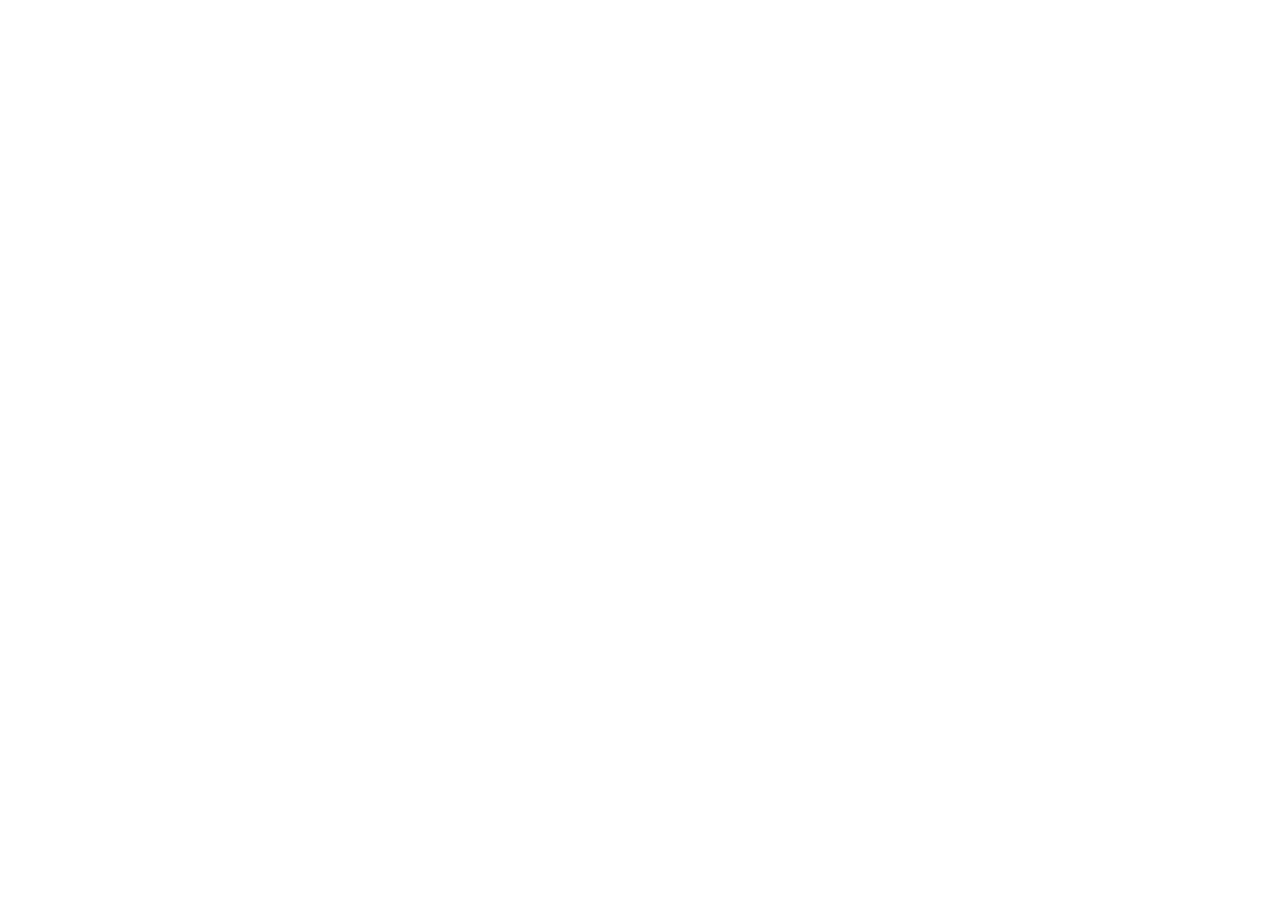
==== index.html @ 7e66da70 "ilkin melumatlar yuklendi" ====
<!DOCTYPE html>
<html lang="en">
<head>
    <meta charset="UTF-8">
    <meta name="viewport" content="width=device-width, initial-scale=1.0">
    <link rel="stylesheet" href="./styel.css/reset.css">
    <link rel="stylesheet" href="./styel.css/global.css">
    <!-- <link rel="stylesheet" href="./styel.css/fonts/"> -->
    <link rel="stylesheet" href="./styel.css/index.css">
    <title>Final Project</title>
</head>
<body>

    
</body>
</html>
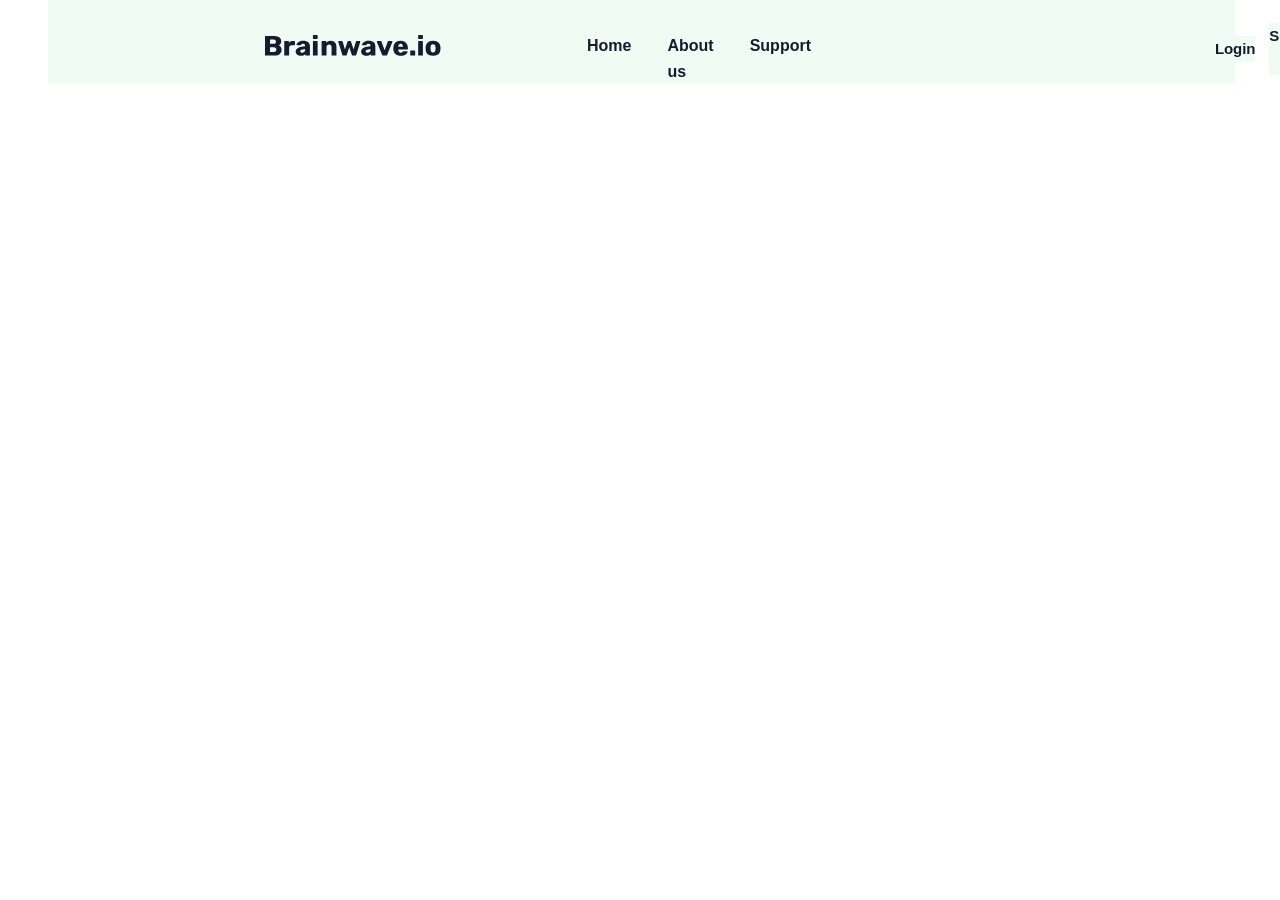
==== commit 6165f78c: "add header" ====
--- a/index.html
+++ b/index.html
@@ -3,14 +3,36 @@
 <head>
     <meta charset="UTF-8">
     <meta name="viewport" content="width=device-width, initial-scale=1.0">
-    <link rel="stylesheet" href="./styel.css/reset.css">
-    <link rel="stylesheet" href="./styel.css/global.css">
-    <!-- <link rel="stylesheet" href="./styel.css/fonts/"> -->
-    <link rel="stylesheet" href="./styel.css/index.css">
-    <title>Final Project</title>
+   <link rel="stylesheet" href="./style.css/reset.css">
+   <link rel="stylesheet" href="./style.css/global.css">
+   <link rel="stylesheet" href="./style.css/variable.css">
+   <link rel="stylesheet" href="./style.css/index.css">
+    <title>Home</title>
 </head>
 <body>
 
+
+        <!-- NAVBAR  -->
+
+<div class="navbar-content">
+      <div class="image">
+        <img src="./assets/images/brainwave.io.svg" alt="Logo" />
+      </div>
+
+      <div class="pages">
+        <div class="nav-link">
+          <a class="nav-item" href="#">Home</a>
+          <a class="nav-item" href="./pages/about.html">About us</a>
+          <a class="nav-item" href="./pages/support.html">Support</a>
+        </div>
+      </div>
+
+      <div class="btn-box">
+          <button class="btn">Login</button>
+          <button class="btn">Sign up</button>
+
+      </div>
+    </div>
     
 </body>
 </html>
--- a/style.css/global.css
+++ b/style.css/global.css
@@ -0,0 +1,3 @@
+body {
+  font-family: "Roboto", sans-serif;
+}
--- a/style.css/variable.css
+++ b/style.css/variable.css
@@ -0,0 +1,11 @@
+:root {
+    /* Fonts */
+    --font-text: 'Roboto', sans-serif;
+
+    /* Font sizes (professional tip) */
+    --fs-sm: 14px;
+    --fs-md: 16px;
+    --fs-lg: 20px;
+    --fs-xl: 32px;
+}
+
--- a/style.css/index.css
+++ b/style.css/index.css
@@ -0,0 +1,77 @@
+.navbar-content {
+  margin-left: 48px;
+  margin-right: 45px;
+  background-color: #f0fbf3;
+  height: 84px;
+  display: flex;
+  justify-content: space-between;
+  align-items: center;
+  padding-left: 105px;
+  padding-right: 120px;
+  padding-top: 7px;
+
+}
+
+.image {
+width: 179px;
+height: 33px;
+padding-left: 200px;
+display: flex;
+align-items: center;
+justify-content: center
+}
+
+.pages {
+  /* background-color: blue; */
+  color: #161C2D;
+  height: 26px;
+  padding-left: 234px;
+  padding-right: 404px;
+ }
+
+
+.nav-link{
+  display: flex;
+  gap: 36px;
+  font-size: 16px;
+  line-height: 26px;
+  font-weight: 700;
+  }
+
+.nav-item{
+  text-decoration: none;
+  color: #161C2D;
+}
+
+.btn-box {
+  /* background-color: blueviolet; */
+  width: 150px;
+  height: 26px;
+  padding-top: 7px;
+  font-weight: 700;
+  font-size: 15px;
+  line-height: 26px;
+  color: #161C2D;
+  text-align: right;
+  letter-spacing: -0.1px;
+  display: flex;
+  align-items: center;
+  justify-content: space-between;
+  gap: 14px;
+}
+.btn{
+    background-color: #f0fbf3;
+    border: none;
+    color: #161C2D;
+    font-weight: 700;
+    font-size: 15px;
+    line-height: 26px;
+    text-align: right;
+    letter-spacing: -0.1px;
+    cursor: pointer;
+}
+
+.nav-item:hover{
+    color: chocolate;
+}
+
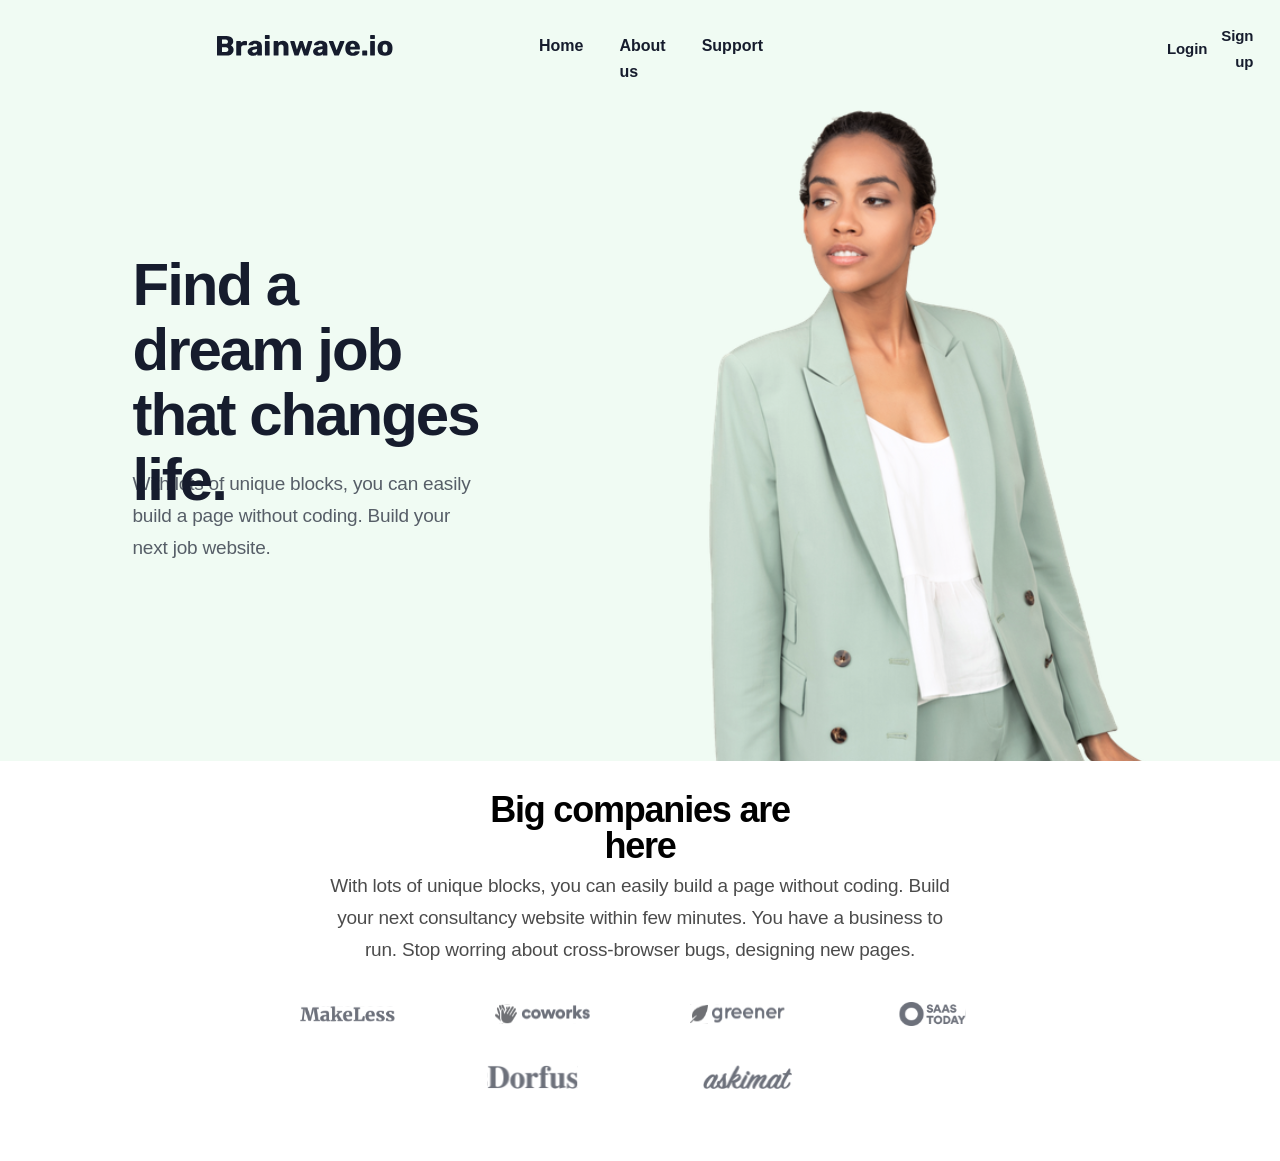
==== commit 5cec553f: "add a new section companies" ====
--- a/index.html
+++ b/index.html
@@ -1,20 +1,18 @@
-<!DOCTYPE html>
+<!doctype html>
 <html lang="en">
-<head>
-    <meta charset="UTF-8">
-    <meta name="viewport" content="width=device-width, initial-scale=1.0">
-   <link rel="stylesheet" href="./style.css/reset.css">
-   <link rel="stylesheet" href="./style.css/global.css">
-   <link rel="stylesheet" href="./style.css/variable.css">
-   <link rel="stylesheet" href="./style.css/index.css">
+  <head>
+    <meta charset="UTF-8" />
+    <meta name="viewport" content="width=device-width, initial-scale=1.0" />
+    <link rel="stylesheet" href="./style.css/reset.css" />
+    <link rel="stylesheet" href="./style.css/global.css" />
+    <link rel="stylesheet" href="./style.css/variable.css" />
+    <link rel="stylesheet" href="./style.css/index.css" />
     <title>Home</title>
-</head>
-<body>
+  </head>
+  <body>
+    <!-- NAVBAR  -->
 
-
-        <!-- NAVBAR  -->
-
-<div class="navbar-content">
+    <div class="navbar-content">
       <div class="image">
         <img src="./assets/images/brainwave.io.svg" alt="Logo" />
       </div>
@@ -28,11 +26,94 @@
       </div>
 
       <div class="btn-box">
-          <button class="btn">Login</button>
-          <button class="btn">Sign up</button>
+        <button class="btn">Login</button>
+        <button class="btn">Sign up</button>
+      </div>
+    </div>
+
+    <!-- HEADER  -->
+
+    <div class="header-content">
+      <div class="header-txt">
+        <div class="header-big-txt">
+          <p>Find a dream job that changes life.</p>
+        </div>
+
+        <div class="header-little-txt">
+          <p>
+            With lots of unique blocks, you can easily build a page without
+            coding. Build your next job website.
+          </p>
+        </div>
+      </div>
+
+      <div class="header-image">
+        <img src="./assets/images/girl.svg" alt="Girl" />
+      </div>
+    </div>
+
+    <!-- SECTION COMPANIES  -->
+
+    <div class="companies-container">
+      <div class="companies">
+        <div class="companies-txt">
+          <div class="companies-big-txt">
+            <p>Big companies are here</p>
+          </div>
+
+          <div class="companies-little-txt">
+            <p>
+              With lots of unique blocks, you can easily build a page without
+              coding. Build your next consultancy website within few minutes.
+              You have a business to run. Stop worring about cross-browser bugs,
+              designing new pages.
+            </p>
+          </div>
+        </div>
+
+        <div class="companies-logo1">
+
+          <div class="box1">
+
+          <div >
+          <img class="img-logo" src="./assets/images/makeless.svg" alt="makeless"/>
+          </div>
+
+          <div >
+          <img class="img-logo" src="./assets/images/coworks.svg" alt="coworks"/>
+          </div>
+
+          <div >
+          <img class="img-logo" src="./assets/images/greener.svg" alt="greener"/>
+          </div>
+
+          <div >
+          <img class="img-logo" src="./assets/images/saastoday.svg" alt="saastoday"/>
+          </div>
+
+          </div>
+
+        </div>
+
+        <div class="companies-logo2">
+
+          <div class="box2">
+          <div>
+            <img class="img-logo" src="./assets/images/dorfus.svg" alt="dorfus">
+          </div>
+
+          <div>
+            <img class="img-logo" src="./assets/images/askimat.svg" alt="askimat">
+          </div>
+          
+
+          </div>
+
+        </div>
+
 
       </div>
     </div>
     
-</body>
-</html>+  </body>
+</html>
--- a/style.css/index.css
+++ b/style.css/index.css
@@ -1,6 +1,6 @@
 .navbar-content {
-  margin-left: 48px;
-  margin-right: 45px;
+  /* margin-left: 48px;
+  margin-right: 45px; */
   background-color: #f0fbf3;
   height: 84px;
   display: flex;
@@ -75,3 +75,127 @@
     color: chocolate;
 }
 
+.header-content{
+  background-color: #f0fbf3;
+  height: 677px;
+  display: flex;
+  justify-content: center;
+  align-items: center;
+  padding-top: 60px;
+  gap: 16px;
+}
+
+.header-txt{
+  /* background-color: bisque; */
+  width: 518px;
+  height: 402px;
+  display:flex ;
+  flex-direction: column;
+  gap: 21px;
+}
+
+.header-big-txt{
+  width: 348px;
+  height: 195px;
+  font-size: 60px;
+  font-weight: 700;
+  line-height: 65px;
+  letter-spacing: -2px;
+  color: #161C2D;
+}
+
+.header-little-txt{
+width: 350px;
+height: 96px;
+opacity: 70%;
+font-size: 19px;
+font-weight: 400px;
+line-height: 32px;
+letter-spacing: -0.2px;
+color: #161C2D;
+}
+
+.header-image{
+  width: 481px;
+  height: 685px;
+  padding-left: 40px;
+}
+
+.companies-container{
+  /* background-color: cadetblue; */
+  height: 400px;
+  display: flex;
+  justify-content: center;
+  align-items: center;
+}
+
+.companies{
+  /* background-color: burlywood; */
+  width: 766px;
+  height: 338px;
+  display: flex;
+  flex-direction: column;
+  gap: 16px;
+  text-align: center;
+
+  }
+
+  .companies-txt{
+    /* background-color: darkgray; */
+height: 174px;
+display: flex;
+flex-direction: column;
+justify-content: center;
+align-items: center;
+gap: 30px;
+}
+
+.companies-big-txt{
+  width: 356px;
+  height: 48px;
+  font-weight: 700;
+  font-size: 36px;
+  letter-spacing: -1.2px;
+}
+
+.companies-little-txt{
+  /* background-color: yellow; */
+  width: 640px;
+  height: 96px;
+  opacity: 70%;
+  font-weight: 400;
+  font-size: 19px;
+  line-height: 32px;
+  letter-spacing: -0.2px;
+}
+
+.companies-logo1{
+  /* background-color: cornflowerblue; */
+  padding-top: 20px;
+  display: flex;
+  justify-content: center;
+  align-content: center;
+}
+
+.box1{
+  display: flex;
+  gap: 100px;
+}
+
+.img-logo{
+  width: 95px;
+  height: 24px;
+}
+
+.box2{
+display: flex;
+gap: 120px;
+}
+
+.companies-logo2{
+  /* background-color: cornflowerblue; */
+  padding-top: 20px;
+  display: flex;
+  justify-content: center;
+  align-items: center;
+}
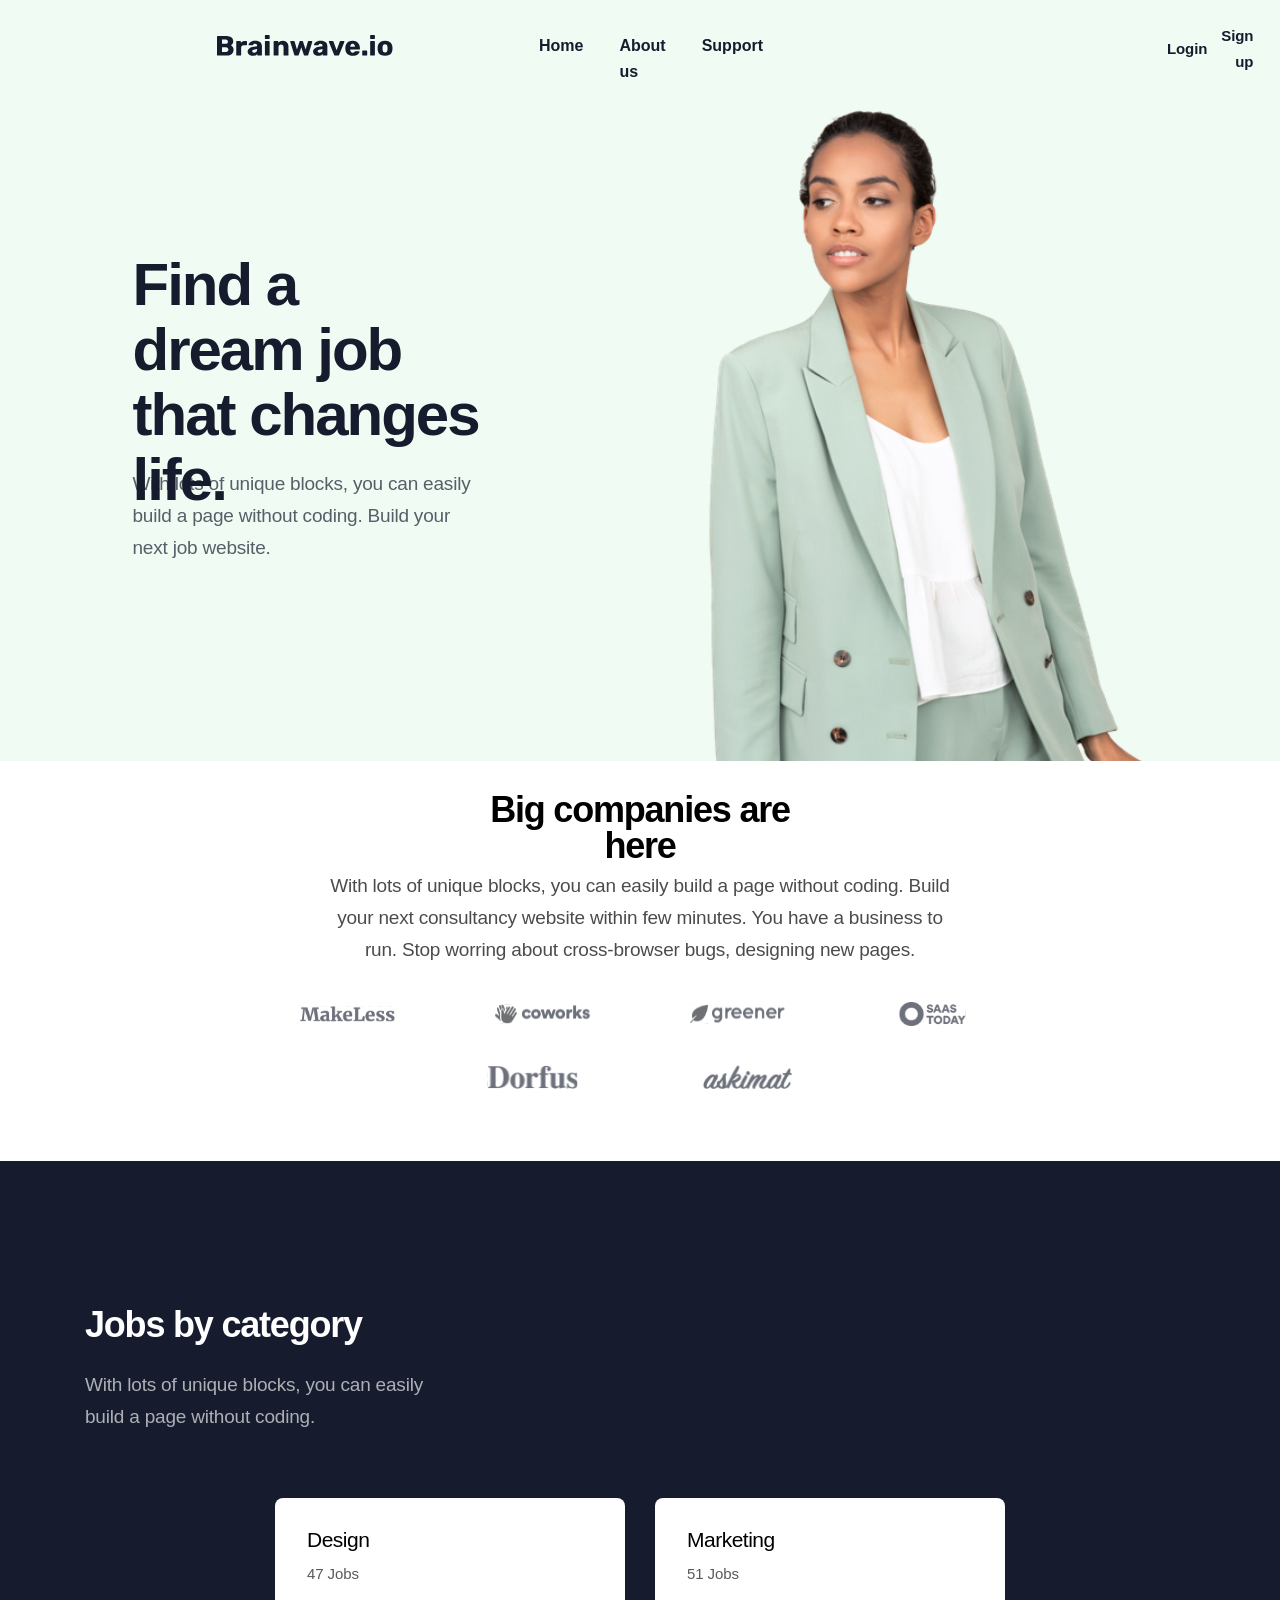
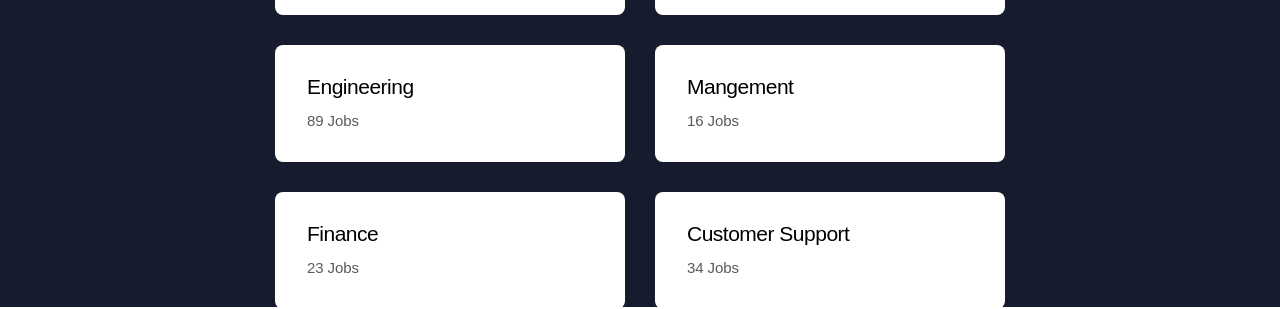
==== commit a7687029: "add new section-Jobs by category" ====
--- a/index.html
+++ b/index.html
@@ -72,48 +72,106 @@
         </div>
 
         <div class="companies-logo1">
+          <div class="box1">
+            <div>
+              <img
+                class="img-logo"
+                src="./assets/images/makeless.svg"
+                alt="makeless"
+              />
+            </div>
 
-          <div class="box1">
+            <div>
+              <img
+                class="img-logo"
+                src="./assets/images/coworks.svg"
+                alt="coworks"
+              />
+            </div>
 
-          <div >
-          <img class="img-logo" src="./assets/images/makeless.svg" alt="makeless"/>
+            <div>
+              <img
+                class="img-logo"
+                src="./assets/images/greener.svg"
+                alt="greener"
+              />
+            </div>
+
+            <div>
+              <img
+                class="img-logo"
+                src="./assets/images/saastoday.svg"
+                alt="saastoday"
+              />
+            </div>
           </div>
-
-          <div >
-          <img class="img-logo" src="./assets/images/coworks.svg" alt="coworks"/>
-          </div>
-
-          <div >
-          <img class="img-logo" src="./assets/images/greener.svg" alt="greener"/>
-          </div>
-
-          <div >
-          <img class="img-logo" src="./assets/images/saastoday.svg" alt="saastoday"/>
-          </div>
-
-          </div>
-
         </div>
 
         <div class="companies-logo2">
+          <div class="box2">
+            <div>
+              <img
+                class="img-logo"
+                src="./assets/images/dorfus.svg"
+                alt="dorfus"
+              />
+            </div>
 
-          <div class="box2">
-          <div>
-            <img class="img-logo" src="./assets/images/dorfus.svg" alt="dorfus">
+            <div>
+              <img
+                class="img-logo"
+                src="./assets/images/askimat.svg"
+                alt="askimat"
+              />
+            </div>
           </div>
-
-          <div>
-            <img class="img-logo" src="./assets/images/askimat.svg" alt="askimat">
-          </div>
-          
-
-          </div>
-
         </div>
-
-
       </div>
     </div>
-    
+
+    <!-- SECTION Jobs by category -->
+
+    <div class="jobcategory-container">
+      <div class="jobcategory-txt">
+        <div class="jobcategory-big-txt">
+          <p>Jobs by category</p>
+        </div>
+        <div class="jobcategory-little-txt">
+          <p>
+            With lots of unique blocks, you can easily build a page without
+            coding.
+          </p>
+        </div>
+      </div>
+
+<div class="jobcategory-components">
+  <div class="jobcategory-box">
+    <div class="job-name">Design</div>
+    <div class="vacancy">47 Jobs</div>
+  </div>
+  <div class="jobcategory-box">
+    <div class="job-name">Marketing</div>
+    <div class="vacancy">51 Jobs</div>
+  </div>
+  <div class="jobcategory-box">
+    <div class="job-name">Engineering</div>
+    <div class="vacancy">89 Jobs</div>
+  </div>
+  <div class="jobcategory-box">
+    <div class="job-name">Mangement</div>
+    <div class="vacancy">16 Jobs</div>
+  </div>
+  <div class="jobcategory-box">
+    <div class="job-name">Finance</div>
+    <div class="vacancy">23 Jobs</div>
+  </div>
+  <div class="jobcategory-box">
+    <div class="job-name">Customer Support</div>
+    <div class="vacancy">34 Jobs</div>
+  </div>
+
+</div>
+
+    </div>
   </body>
 </html>
--- a/style.css/index.css
+++ b/style.css/index.css
@@ -1,3 +1,5 @@
+/* NAVBAR */
+
 .navbar-content {
   /* margin-left: 48px;
   margin-right: 45px; */
@@ -75,6 +77,8 @@
     color: chocolate;
 }
 
+/* HEADER */
+
 .header-content{
   background-color: #f0fbf3;
   height: 677px;
@@ -121,6 +125,8 @@
   padding-left: 40px;
 }
 
+/* SECTION COMPANIES */
+
 .companies-container{
   /* background-color: cadetblue; */
   height: 400px;
@@ -198,4 +204,94 @@
   display: flex;
   justify-content: center;
   align-items: center;
+}
+
+/* SECTION Jobs by category */
+
+.jobcategory-container{
+height: 746px;
+background-color: #161b2e;
+display: flex;
+flex-direction: column;
+justify-content: center;
+align-items: center;
+gap: 65px;
+}
+
+.jobcategory-txt{
+  width: 1110px;
+  height: 132px;
+  display: flex;
+  flex-direction: column;
+  gap: 20px;
+}
+
+.jobcategory-big-txt{
+  width: 429px;
+  height: 48px;
+  font-weight: 700;
+  font-size: 36px;
+  line-height: 48px;
+  letter-spacing: -1.2px;
+  color: #ffffff;
+ 
+}
+
+.jobcategory-little-txt{
+  width: 360px;
+  height: 64px;
+  opacity: 65%;
+  font-weight: 400;
+  font-size: 19px;
+  line-height: 32px;
+  letter-spacing: -0.2px;
+  color: #ffffff;
+}
+
+.jobcategory-components{
+  /* background-color: brown; */
+  width: 60%;
+  height: 270px;
+  display: flex;
+  justify-content: center;
+  flex-wrap: wrap;
+  gap: 30px;
+}
+
+.jobcategory-box{
+  width: 350px;
+  height: 117px;
+  background-color: white;
+  border-radius: 8px;
+  display: flex;
+  flex-direction: column;
+  gap: 5px;
+}
+
+.job-name{
+  width: 200px;
+  height: 32px;
+  padding-top: 26px;
+  padding-left: 32px;
+  font-size: 21px;
+  font-weight: 700px;
+  line-height: 32px;
+  letter-spacing: -0.5px;
+}
+
+.vacancy{
+  width: 183px;
+  height: 26px;
+  opacity: 65%;
+  font-weight: 400px;
+  font-size: 15px;
+  line-height: 26px;
+  letter-spacing: -0.1px;
+  padding-top: 26px;
+  padding-left: 32px;
+}
+
+.jobcategory-box:hover{
+  color: white;
+  background-color: #463bef;
 }
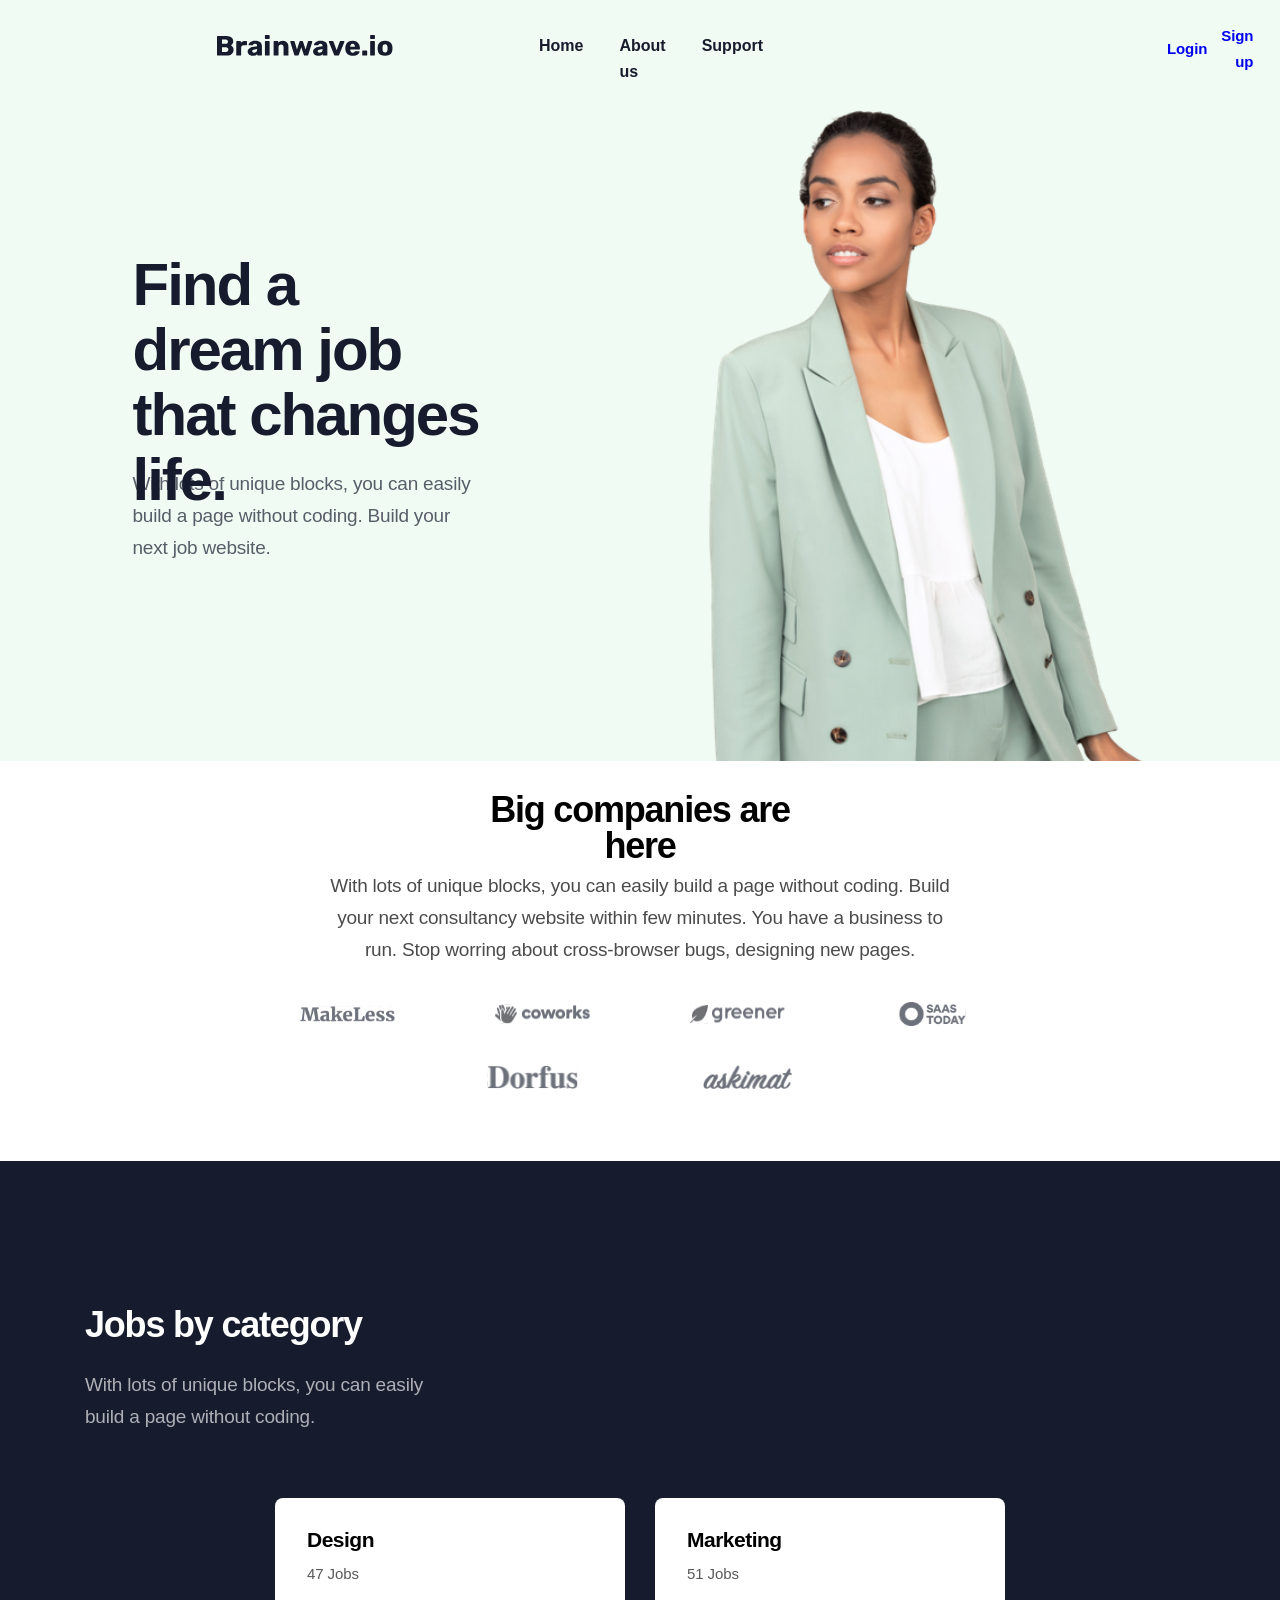
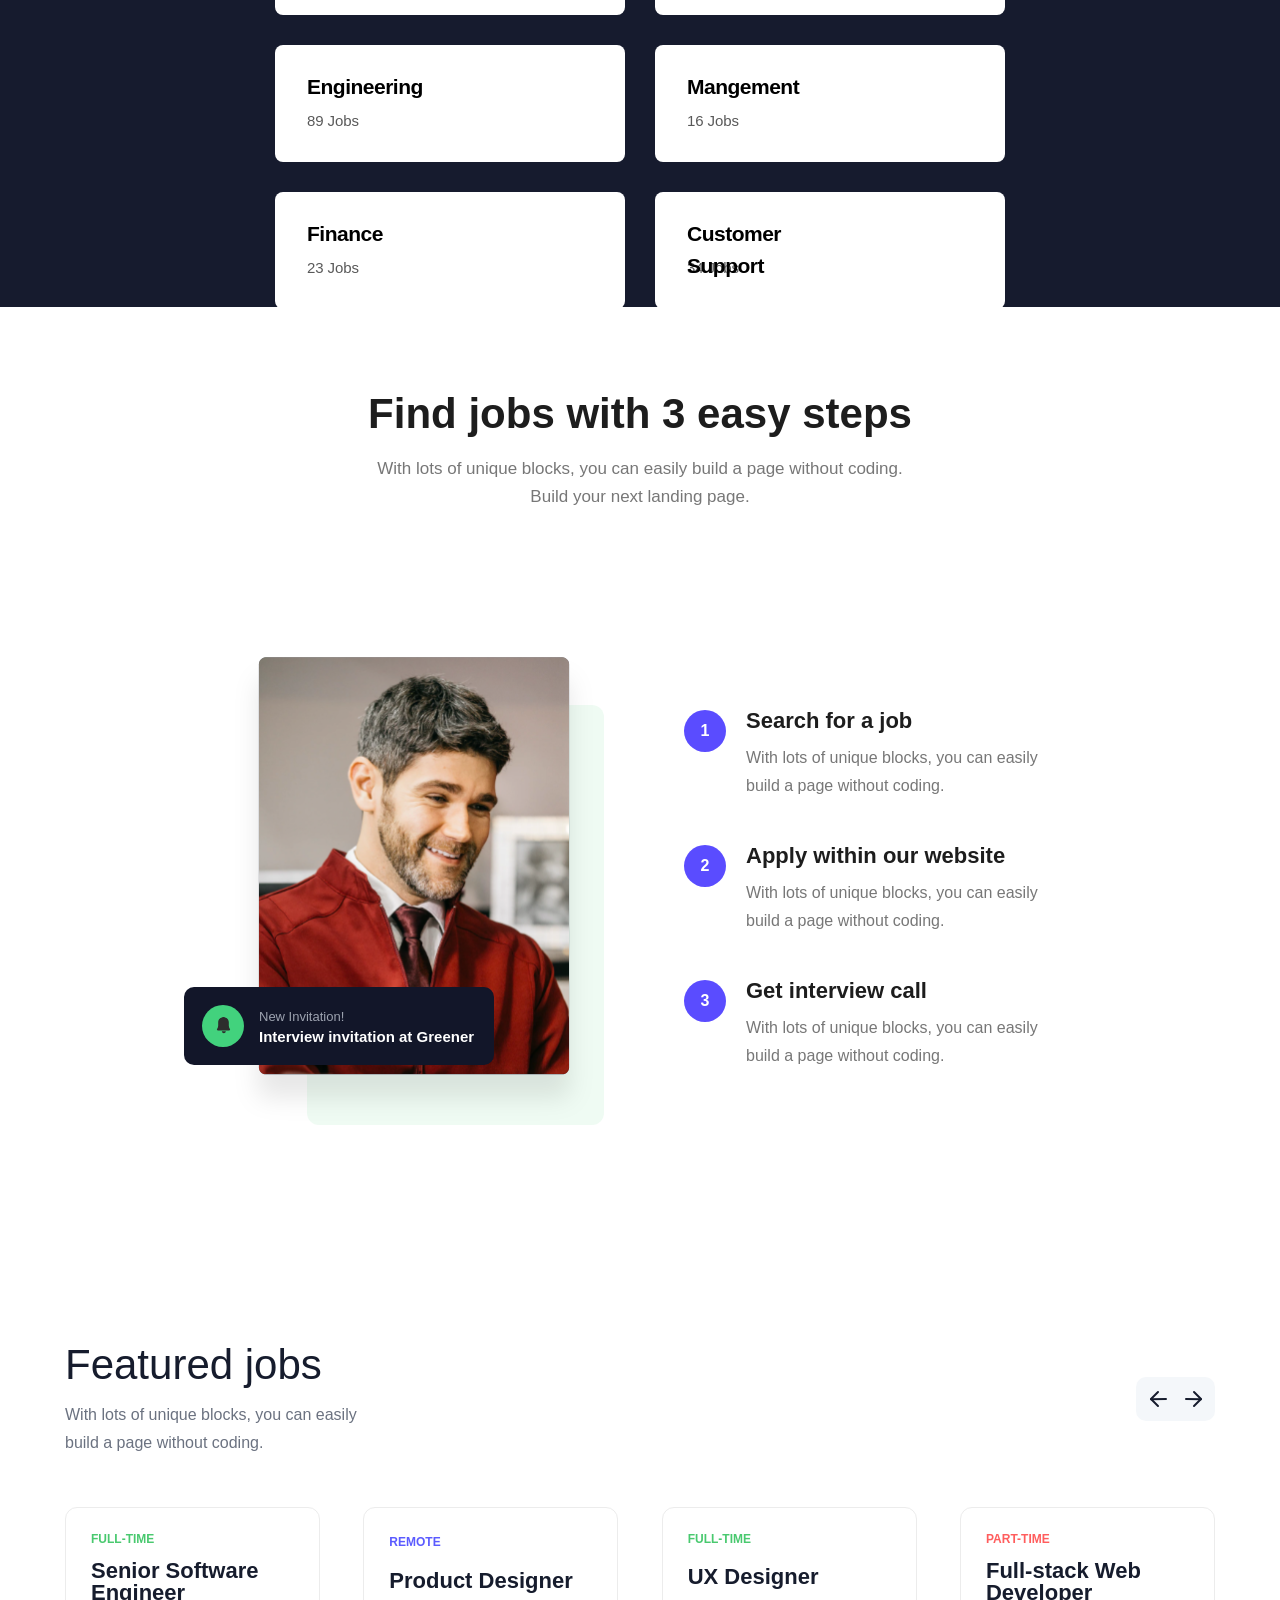
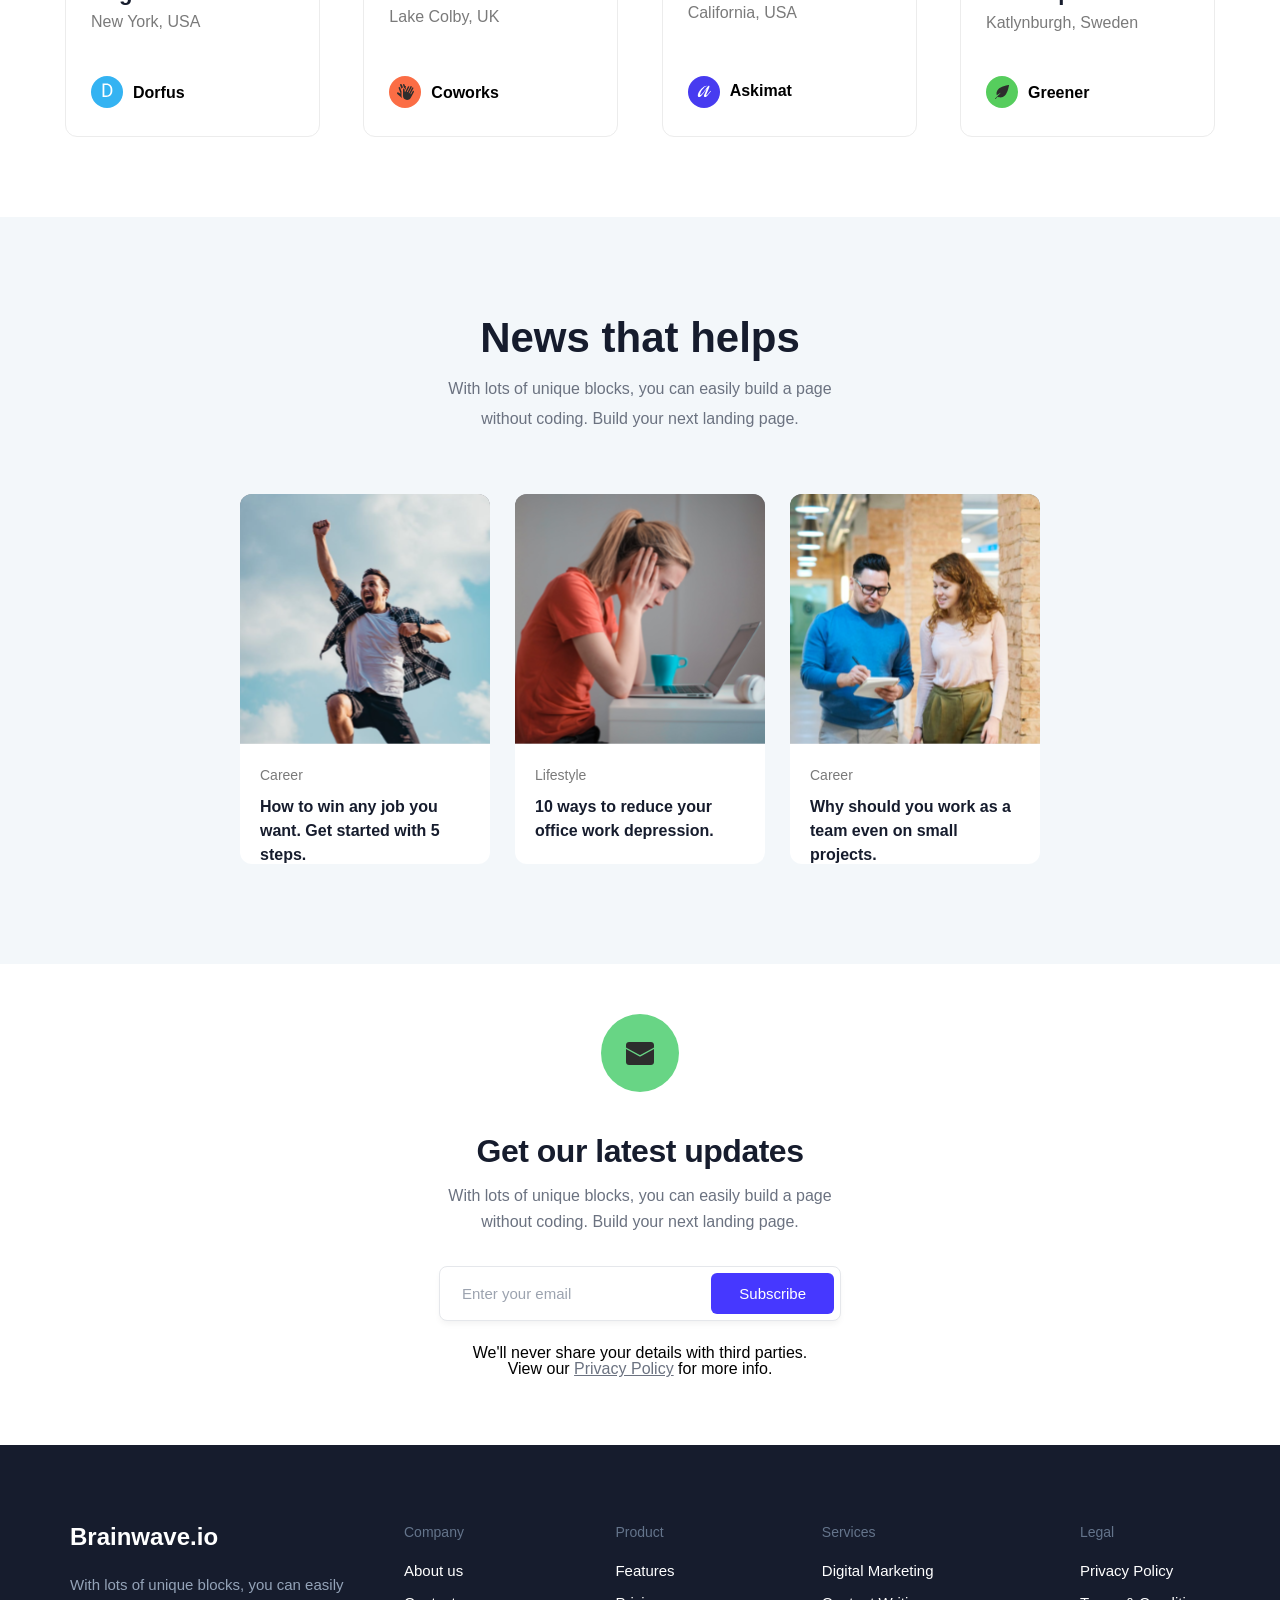
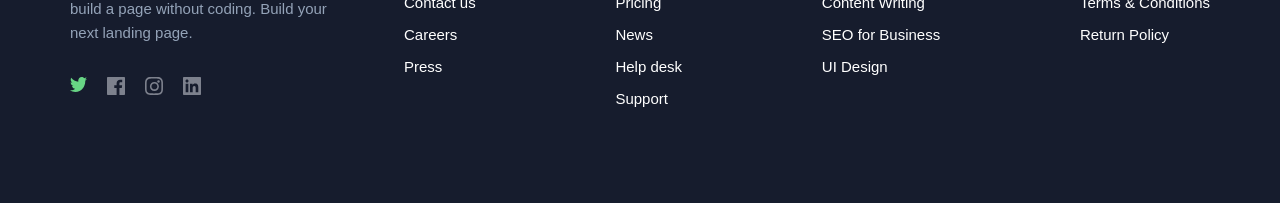
==== commit bf9fcc62: "add sigin_in page,sign_up page" ====
--- a/index.html
+++ b/index.html
@@ -10,9 +10,11 @@
     <title>Home</title>
   </head>
   <body>
+
     <!-- NAVBAR  -->
-
-    <div class="navbar-content">
+  <header>
+    <navbar>
+      <div class="navbar-content">
       <div class="image">
         <img src="./assets/images/brainwave.io.svg" alt="Logo" />
       </div>
@@ -20,19 +22,31 @@
       <div class="pages">
         <div class="nav-link">
           <a class="nav-item" href="#">Home</a>
-          <a class="nav-item" href="./pages/about.html">About us</a>
-          <a class="nav-item" href="./pages/support.html">Support</a>
+          <a class="nav-item" href="./">About us</a>
+          <a class="nav-item" href="./">Support</a>
         </div>
       </div>
 
       <div class="btn-box">
-        <button class="btn">Login</button>
-        <button class="btn">Sign up</button>
-      </div>
-    </div>
-
-    <!-- HEADER  -->
-
+        
+        <button class="btn">
+          <a href="./pages/siginin.html">Login</a>
+        </button>
+
+        <button class="btn">
+          <a href="./pages/sipinup.html">Sign up</a>
+        </button>
+
+      </div>
+      </div>
+    </navbar>
+  </header>
+
+    <!-- MAIN  -->
+
+<main>
+  
+  <section>
     <div class="header-content">
       <div class="header-txt">
         <div class="header-big-txt">
@@ -51,9 +65,10 @@
         <img src="./assets/images/girl.svg" alt="Girl" />
       </div>
     </div>
-
-    <!-- SECTION COMPANIES  -->
-
+  </section> 
+<!-- SECTION COMPANIES  -->
+
+<section>
     <div class="companies-container">
       <div class="companies">
         <div class="companies-txt">
@@ -128,10 +143,12 @@
         </div>
       </div>
     </div>
-
-    <!-- SECTION Jobs by category -->
-
-    <div class="jobcategory-container">
+</section>
+
+<!-- SECTION Jobs by category -->
+
+<section
+    <div class="jobcategory-container">                                                                                                                                                                                                                                                                                                                                                                                                                                 
       <div class="jobcategory-txt">
         <div class="jobcategory-big-txt">
           <p>Jobs by category</p>
@@ -171,7 +188,315 @@
   </div>
 
 </div>
-
-    </div>
+    </div>
+</section>
+
+<!-- SECTION Find jobs -->
+<section class="jobs-section">
+
+    <div class="top-content">
+      <h1>Find jobs with 3 easy steps</h1>
+
+      <p>
+        With lots of unique blocks, you can easily build a page without coding.
+      </p>
+
+      <p>Build your next landing page.</p>
+    </div>
+
+    <div class="bottom-content">
+
+      <!-- LEFT -->
+      <div class="image-side">
+
+        <div class="bg-box"></div>
+
+        <img
+          src="./assets/images/man1.svg"
+          alt="person"
+        >
+
+        <div class="notification">
+
+          <div class="icon">
+            <img src="./assets/images/bell-53.svg" alt="">
+          </div>
+
+          <div class="text">
+            <span>New Invitation!</span>
+            <h4>Interview invitation at Greener</h4>
+          </div>
+
+        </div>
+
+      </div>
+
+      <!-- RIGHT -->
+      <div class="steps-side">
+
+        <div class="step">
+
+          <div class="number">1</div>
+
+          <div class="step-text">
+            <h3>Search for a job</h3>
+
+            <p>
+              With lots of unique blocks, you can easily build a page without coding.
+            </p>
+          </div>
+
+        </div>
+
+        <div class="step">
+
+          <div class="number">2</div>
+
+          <div class="step-text">
+            <h3>Apply within our website</h3>
+
+            <p>
+              With lots of unique blocks, you can easily build a page without coding.
+            </p>
+          </div>
+
+        </div>
+
+        <div class="step">
+
+          <div class="number">3</div>
+
+          <div class="step-text">
+            <h3>Get interview call</h3>
+
+            <p>
+              With lots of unique blocks, you can easily build a page without coding.
+            </p>
+          </div>
+
+        </div>
+
+      </div>
+
+    </div>
+
+</section>
+
+<section class="featured-jobs">
+
+  <div class="container">
+
+    <div class="jobs-header">
+      <div>
+        <h2>Featured jobs</h2>
+        <p>
+          With lots of unique blocks, you can easily
+          build a page without coding.
+        </p>
+      </div>
+      <div class="arrow">
+        <img src="./assets/images/arrow.svg" alt="Arrow">
+      </div>
+       </div>
+
+    <div class="job-cards">
+
+      <div class="job-card">
+        <span class="full-time">FULL-TIME</span>
+        <h3>Senior Software Engineer</h3>
+        <p>New York, USA</p>
+
+        <div class="company">
+          <div>
+            <img src="./assets/images/dorfus-logo.svg" alt="Dorfus">
+          </div>
+          <div><span>Dorfus</span></div>
+        </div>
+      </div>
+
+      <div class="job-card">
+        <div><span class="remote">REMOTE</span></div>
+        <h3>Product Designer</h3>
+        <p>Lake Colby, UK</p>
+
+        <div class="company">
+          <div>
+            <img src="./assets/images/coworks-logo.svg" alt="Coworks">
+          </div>
+          <div><span>Coworks</span></div>
+        </div>
+      </div>
+
+      <div class="job-card">
+        <span class="full-time">FULL-TIME</span>
+        <h3>UX Designer</h3>
+        <p>California, USA</p>
+
+        <div class="company">
+          <div>
+            <img src="./assets/images/askimat-logo.svg" alt="Askimat">
+          </div>
+          <div><span>Askimat</span></div>
+        </div>
+      </div>
+
+     <div class="job-card"> 
+        <span class="part-time">PART-TIME</span>
+        <h3>Full-stack Web Developer</h3>
+        <p>Katlynburgh, Sweden</p>
+
+        <div class="company">
+          <div>
+            <img src="./assets/images/greener-logo.svg" alt="Greener">
+          </div>
+          <div><span>Greener</span></div>
+        </div>
+      </div>
+
+    </div>
+
+ 
+
+</section>
+
+<section class="news">
+
+  <div class="container">
+
+    <div class="news-header">
+      <h2>News that helps</h2>
+      <p>
+        With lots of unique blocks, you can easily build a page
+        without coding. Build your next landing page.
+      </p>
+    </div>
+
+    <div class="news-cards">
+
+      <div class="news-card">
+        <img src="./assets/images/career.svg" alt="career">
+        <div class="content">
+          <span>Career</span>
+          <h3>How to win any job you want. Get started with 5 steps.</h3>
+        </div>
+      </div>
+
+      <div class="news-card">
+        <img src="./assets/images/lifestyle.svg" alt="Lifestyle">
+        <div class="content">
+          <span>Lifestyle</span>
+          <h3>10 ways to reduce your office work depression.</h3>
+        </div>
+      </div>
+
+      <div class="news-card">
+        <img src="./assets/images/career2.svg" alt="Career2">
+        <div class="content">
+          <span>Career</span>
+          <h3>Why should you work as a team even on small projects.</h3>
+        </div>
+      </div>
+
+    </div>
+
+  </div>
+
+</section>
+ 
+
+<section class="newsletter-section">
+  <div class="newsletter-container">
+        <div class="icon-container">
+            <img src="./assets/images/email-icon.svg" alt="email-icon">
+        </div>
+
+        <h2 class="title">Get our latest updates</h2>
+        <p class="description">With lots of unique blocks, you can easily build a page without coding. Build your next landing page.</p>
+
+        <form class="subscribe-form">
+            <input type="email" placeholder="Enter your email" class="email-input" required>
+            <button type="submit" class="subscribe-btn">Subscribe</button>
+        </form>
+
+        <p class="footer-text">We'll never share your details with third parties.</p>
+        <p class="footer-text">View our <a href="#" class="privacy-link">Privacy Policy</a> for more info.</p>
+    </div>
+</section>
+
+</main>
+      
+<!-- FOOTER  -->
+
+<footer class="footer">
+        <div class="footer-container">
+            
+            <div class="footer-brand">
+                <h2 class="logo">Brainwave.io</h2>
+                <p class="brand-text">
+                    With lots of unique blocks, you can easily build a page without coding. Build your next landing page.
+                </p>
+                <div class="social-icons">
+                    <a href="#" class="icon-link">
+                      <img src="./assets/images/logo-twitter.svg" alt="twitter">
+                    </a>
+                    <a href="#" class="icon-link">
+                      <img src="./assets/images/logo-facebook.svg" alt="Facebok">
+                    </a>
+                    <a href="#" class="icon-link">
+                      <img src="./assets/images/logo-instagram.svg" alt="Instagram">
+                    </a>
+                    <a href="#" class="icon-link">
+                      <img src="./assets/images/logo-linkedin.svg" alt="linkedin">
+                    </a>
+                </div>
+            </div>
+
+            <div class="footer-links-wrapper">
+                
+                <div class="link-column">
+                    <h3>Company</h3>
+                    <ul>
+                        <li><a href="#">About us</a></li>
+                        <li><a href="#">Contact us</a></li>
+                        <li><a href="#">Careers</a></li>
+                        <li><a href="#">Press</a></li>
+                    </ul>
+                </div>
+
+                <div class="link-column">
+                    <h3>Product</h3>
+                    <ul>
+                        <li><a href="#">Features</a></li>
+                        <li><a href="#">Pricing</a></li>
+                        <li><a href="#">News</a></li>
+                        <li><a href="#">Help desk</a></li>
+                        <li><a href="#">Support</a></li>
+                    </ul>
+                </div>
+
+                <div class="link-column">
+                    <h3>Services</h3>
+                    <ul>
+                        <li><a href="#">Digital Marketing</a></li>
+                        <li><a href="#">Content Writing</a></li>
+                        <li><a href="#">SEO for Business</a></li>
+                        <li><a href="#">UI Design</a></li>
+                    </ul>
+                </div>
+
+                <div class="link-column">
+                    <h3>Legal</h3>
+                    <ul>
+                        <li><a href="#">Privacy Policy</a></li>
+                        <li><a href="#">Terms & Conditions</a></li>
+                        <li><a href="#">Return Policy</a></li>
+                    </ul>
+                </div>
+
+            </div>
+
+        </div>
+</footer>
+    
   </body>
 </html>
--- a/style.css/index.css
+++ b/style.css/index.css
@@ -11,8 +11,8 @@
   padding-left: 105px;
   padding-right: 120px;
   padding-top: 7px;
-
-}
+}
+
 
 .image {
 width: 179px;
@@ -219,6 +219,7 @@
 }
 
 .jobcategory-txt{
+  /* background-color: yellow; */
   width: 1110px;
   height: 132px;
   display: flex;
@@ -250,7 +251,7 @@
 
 .jobcategory-components{
   /* background-color: brown; */
-  width: 60%;
+  width: 80%;
   height: 270px;
   display: flex;
   justify-content: center;
@@ -274,7 +275,7 @@
   padding-top: 26px;
   padding-left: 32px;
   font-size: 21px;
-  font-weight: 700px;
+  font-weight: bold;
   line-height: 32px;
   letter-spacing: -0.5px;
 }
@@ -294,4 +295,584 @@
 .jobcategory-box:hover{
   color: white;
   background-color: #463bef;
+}
+
+/* SECTION Find jobs */
+
+.jobs-section{
+  background-color: #ffffff;
+  height: 957px;
+  padding: 80px 20px;
+  display: flex;
+  flex-direction: column;
+  justify-content: center;
+  align-items: center;
+}
+
+/* TOP */
+
+.top-content{
+  width: 589px;
+  height: 129px;
+  margin-bottom: 80px;
+  display: flex;
+  flex-direction: column;
+  justify-content: center;
+  align-items: center;
+  align-content: center;
+}
+
+.top-content h1{
+  font-size: 42px;
+  color: #1d1d1d;
+  margin-bottom: 20px;
+  font-weight: bold;
+}
+
+.top-content p{
+  color: #777;
+  font-size: 17px;
+  line-height: 28px;
+}
+
+/* BOTTOM */
+
+.bottom-content{
+  max-width: 1100px;
+  margin: auto;
+
+  display: flex;
+  justify-content: center;
+  align-items: center;
+  gap: 90px;
+
+  flex-wrap: wrap;
+}
+
+/* IMAGE SIDE */
+
+.image-side{
+  position: relative;
+  width: 360px;
+}
+
+.image-side img{
+  width: 100%;
+  border-radius: 12px;
+  position: relative;
+  z-index: 2;
+}
+
+.bg-box{
+  width: 297px;
+  height: 420px;
+
+ background-color: #68D585;
+  opacity: 10%;
+
+  position: absolute;
+  right: -10px;
+  bottom: 0px;
+
+  border-radius: 12px; 
+}
+
+/* NOTIFICATION */
+
+.notification{
+  width: 310px;
+  background-color: #121629;
+
+  position: absolute;
+  left: -50px;
+  bottom: 60px;
+
+  z-index: 3;
+
+  padding: 18px;
+
+  border-radius: 10px;
+
+  display: flex;
+  align-items: center;
+  gap: 15px;
+}
+
+.icon{
+  width: 42px;
+  height: 42px;
+  background-color: #42d27d;
+  color: white;
+
+  border-radius: 50%;
+
+  display: flex;
+  justify-content: center;
+  align-items: center;
+
+  font-size: 20px;
+}
+.icon img{
+  width: 15px;
+  height: 17px;
+}
+
+.text span{
+  color: #9da3b0;
+  font-size: 13px;
+}
+
+.text h4{
+  color: white;
+  margin-top: 5px;
+  font-size: 15px;
+  font-weight: 600;
+}
+
+/* STEPS */
+
+.steps-side{
+  display: flex;
+  flex-direction: column;
+  gap: 45px;
+}
+
+.step{
+  display: flex;
+  gap: 20px;
+}
+
+.number{
+  min-width: 42px;
+  height: 42px;
+
+  background-color: #5a4cff;
+  color: white;
+
+  border-radius: 50%;
+
+  display: flex;
+  justify-content: center;
+  align-items: center;
+
+  font-weight: 600;
+}
+
+.step-text h3{
+  font-size: 22px;
+  color: #1d1d1d;
+  margin-bottom: 12px;
+  font-weight: bold;
+}
+
+.step-text p{
+  max-width: 300px;
+
+  color: #777;
+  line-height: 28px;
+}
+
+/* RESPONSIVE */
+
+@media(max-width: 768px){
+
+  .top-content h1{
+    font-size: 32px;
+  }
+
+  .notification{
+    width: 260px;
+    left: -10px;
+  }
+
+}
+
+.container{
+  width:90%;
+  max-width:1150px;
+  margin:auto;
+}
+
+/* FEATURED JOBS */
+
+.featured-jobs{
+  padding:80px 0;
+}
+
+.jobs-header{
+  /* background-color: #42d27d; */
+  display:flex;
+  justify-content:space-between;
+  align-items:center;
+  margin-bottom:50px;
+}
+
+.jobs-header h2{
+  font-size:42px;
+  color:#161c2d;
+  margin-bottom:15px;
+}
+
+.jobs-header p{
+  max-width:300px;
+  color:#6b7280;
+  line-height:28px;
+}
+
+.job-cards{
+  display:flex;
+  justify-content: space-between;
+}
+
+.job-card{
+  font-weight: bold;
+  display: flex;
+  flex-direction: column;
+  justify-content: space-between;
+  width:255px;
+  background:white;
+  border:1px solid #ececec;
+  border-radius:12px;
+  padding:25px;
+  /* background-color: #5955a0; */
+}
+
+.job-card h3{
+  margin:15px 0 10px;
+  color:#161c2d;
+  font-size:22px;
+}
+
+.job-card p{
+  color:#7a7a7a;
+   margin-bottom:45px;
+   font-weight: 400;
+}
+
+.full-time{
+  color:#49c96f;
+  font-size:12px;
+  font-weight:700;
+}
+
+.remote{
+  color:#5b5bff;
+  font-size:12px;
+  font-weight:700;
+}
+
+.part-time{
+  color:#ff5d5d;
+  font-size:12px;
+  font-weight:700;
+}
+
+.company{
+  /* background-color: #5bf4ff; */
+  display:flex;
+  align-items:center;
+  gap:10px;
+}
+
+/* NEWS */
+
+.news{
+  padding:100px 0;
+  background-color: #f3f7fa;
+}
+
+.news-header{
+  text-align:center;
+  margin-bottom:60px;
+}
+
+.news-header h2{
+  font-size:42px;
+  color:#161c2d;
+  margin-bottom:15px;
+  font-weight: bold;
+
+}
+
+.news-header p{
+  width:400px;
+  margin:auto;
+  line-height:30px;
+  color:#6b7280;
+}
+
+.news-cards{
+  display:flex;
+  justify-content: center;
+  gap:25px;
+  flex-wrap:wrap;
+}
+
+.news-card{
+  width: 250px;
+  height: 370px;
+   background:white;
+  border-radius:12px;
+  overflow:hidden;
+}
+
+.news-card img{
+  width:100%;
+  height:250px;
+  object-fit:cover;
+}
+
+.content{
+  padding:20px;
+}
+
+.content span{
+  color:#7a7a7a;
+  font-size:14px;
+}
+
+.content h3{
+  margin-top:12px;
+  color:#161c2d;
+  line-height:1.5;
+  font-weight: bold;
+}
+
+.newsletter-section{
+display: flex;
+justify-content: center;
+padding-bottom: 50px;
+}
+
+.newsletter-container {
+  /* background-color: red; */
+    display: flex;
+    flex-direction: column;
+    align-items: center;
+    align-content: center;
+    text-align: center;
+    width: 402px;
+    height: 431px;
+    padding-top: 50px;
+    padding-bottom: 140px;
+}
+
+.icon-container{
+padding-bottom: 40px;
+}
+
+.title {
+    font-size: 32px;
+    font-weight: 700;
+    color: #161c2d;
+    margin-bottom: 16px;
+    letter-spacing: -0.5px;
+}
+
+.description {
+    font-size: 16px;
+    color: #6b7280;
+    line-height: 1.6;
+    margin-bottom: 32px;
+}
+
+.subscribe-form {
+    display: flex;
+    width: 100%;
+    background-color: #ffffff;
+    border: 1px solid #e5e7eb;
+    border-radius: 8px;
+    padding: 6px;
+    box-shadow: 0 4px 6px -1px rgba(0, 0, 0, 0.05);
+    margin-bottom: 24px;
+}
+
+/* Email daxil etmə sahəsi */
+.email-input {
+    flex: 1; /* Qalan bütün boş sahəni doldurur */
+    border: none;
+    outline: none;
+    padding: 12px 16px;
+    font-size: 15px;
+    color: #1f2937;
+}
+
+.email-input::placeholder {
+    color: #9ca3af;
+}
+
+.subscribe-btn {
+    background-color: #4638ff;
+    color: #ffffff;
+    border: none;
+    outline: none;
+    padding: 12px 28px;
+    font-size: 15px;
+    font-weight: 500;
+    border-radius: 6px;
+    cursor: pointer;
+    transition: background-color 0.2s ease;
+}
+
+.subscribe-btn:hover {
+    background-color: #3729e0; 
+}
+
+.privacy-link {
+    color: #6b7280;
+    text-decoration: underline;
+}
+
+.privacy-link:hover {
+    color: #161c2d;
+}
+
+/* Mobil cihazlar üçün uyğunlaşdırma (Responsive) */
+@media (max-width: 480px) {
+    .subscribe-form {
+        flex-direction: column; /* Mobildə input və buton alt-alta düşür */
+        border: none;
+        box-shadow: none;
+        padding: 0;
+        gap: 12px;
+    }
+
+    .email-input {
+        border: 1px solid #e5e7eb;
+        border-radius: 8px;
+        width: 100%;
+    }
+
+    .subscribe-btn {
+        width: 100%;
+        border-radius: 8px;
+    }
+    
+    .title {
+        font-size: 26px;
+    }
+}
+
+
+.footer {
+    background-color: #161c2d;
+    width: 100%;
+    padding: 80px 40px;
+    color: #ffffff;
+}
+
+.footer-container {
+    display: flex;
+    justify-content: space-between;
+    align-items: flex-start;
+    max-width: 1140px;
+    margin: 0 auto;
+    gap: 60px;
+}
+
+.footer-brand {
+   display: flex;
+   flex-direction: column;
+   width: 274px;
+   height: 78px;
+}
+
+.logo {
+    font-size: 24px;
+    font-weight: 700;
+    margin-bottom: 24px;
+    color: #ffffff;
+}
+
+.brand-text {
+    font-size: 15px;
+    color: #94a3b8; 
+    line-height: 1.6;
+    margin-bottom: 32px;
+}
+
+.social-icons {
+    display: flex;
+    gap: 20px;
+}
+
+.icon-link {
+    color: #94a3b8;
+    font-size: 18px;
+    text-decoration: none;
+    transition: color 0.2s ease;
+}
+
+.icon-link {
+    color: #4ade80; 
+}
+
+.icon-link:hover {
+    color: #ffffff;
+}
+
+.footer-links-wrapper {
+    display: flex;
+    flex: 2;
+    justify-content: space-between;
+    gap: 30px;
+}
+
+.link-column h3 {
+    font-size: 14px;
+    font-weight: 500;
+    color: #64748b;
+    margin-bottom: 24px;
+    text-transform: capitalize;
+}
+
+.link-column ul {
+    list-style: none;
+}
+
+.link-column ul li {
+    margin-bottom: 16px;
+}
+
+.link-column ul li a {
+    font-size: 15px;
+    color: #ffffff;
+    text-decoration: none;
+    transition: opacity 0.2s ease;
+}
+
+.link-column ul li a:hover {
+    opacity: 0.8; 
+}
+
+/* Mobil və Planşetlər üçün Responsive Dizayn */
+@media (max-width: 992px) {
+    .footer-container {
+        flex-direction: column; /* Struktur alt-alta düşür */
+        gap: 40px;
+    }
+
+    .footer-brand {
+        max-width: 100%;
+    }
+
+    .footer-links-wrapper {
+        width: 100%;
+        flex-wrap: wrap; /* Ekran darlığında linklər alt sətirə keçsin */
+        gap: 40px 20px;
+    }
+
+    .link-column {
+        flex: 1 1 40%; /* Planşetlərdə 2-2 düzülsünlər */
+    }
+}
+
+@media (max-width: 480px) {
+    .footer {
+        padding: 60px 20px;
+    }
+
+    .link-column {
+        flex: 1 1 100%; /* Mobil telefonlarda tamamilə alt-alta düşür */
+    }
 }
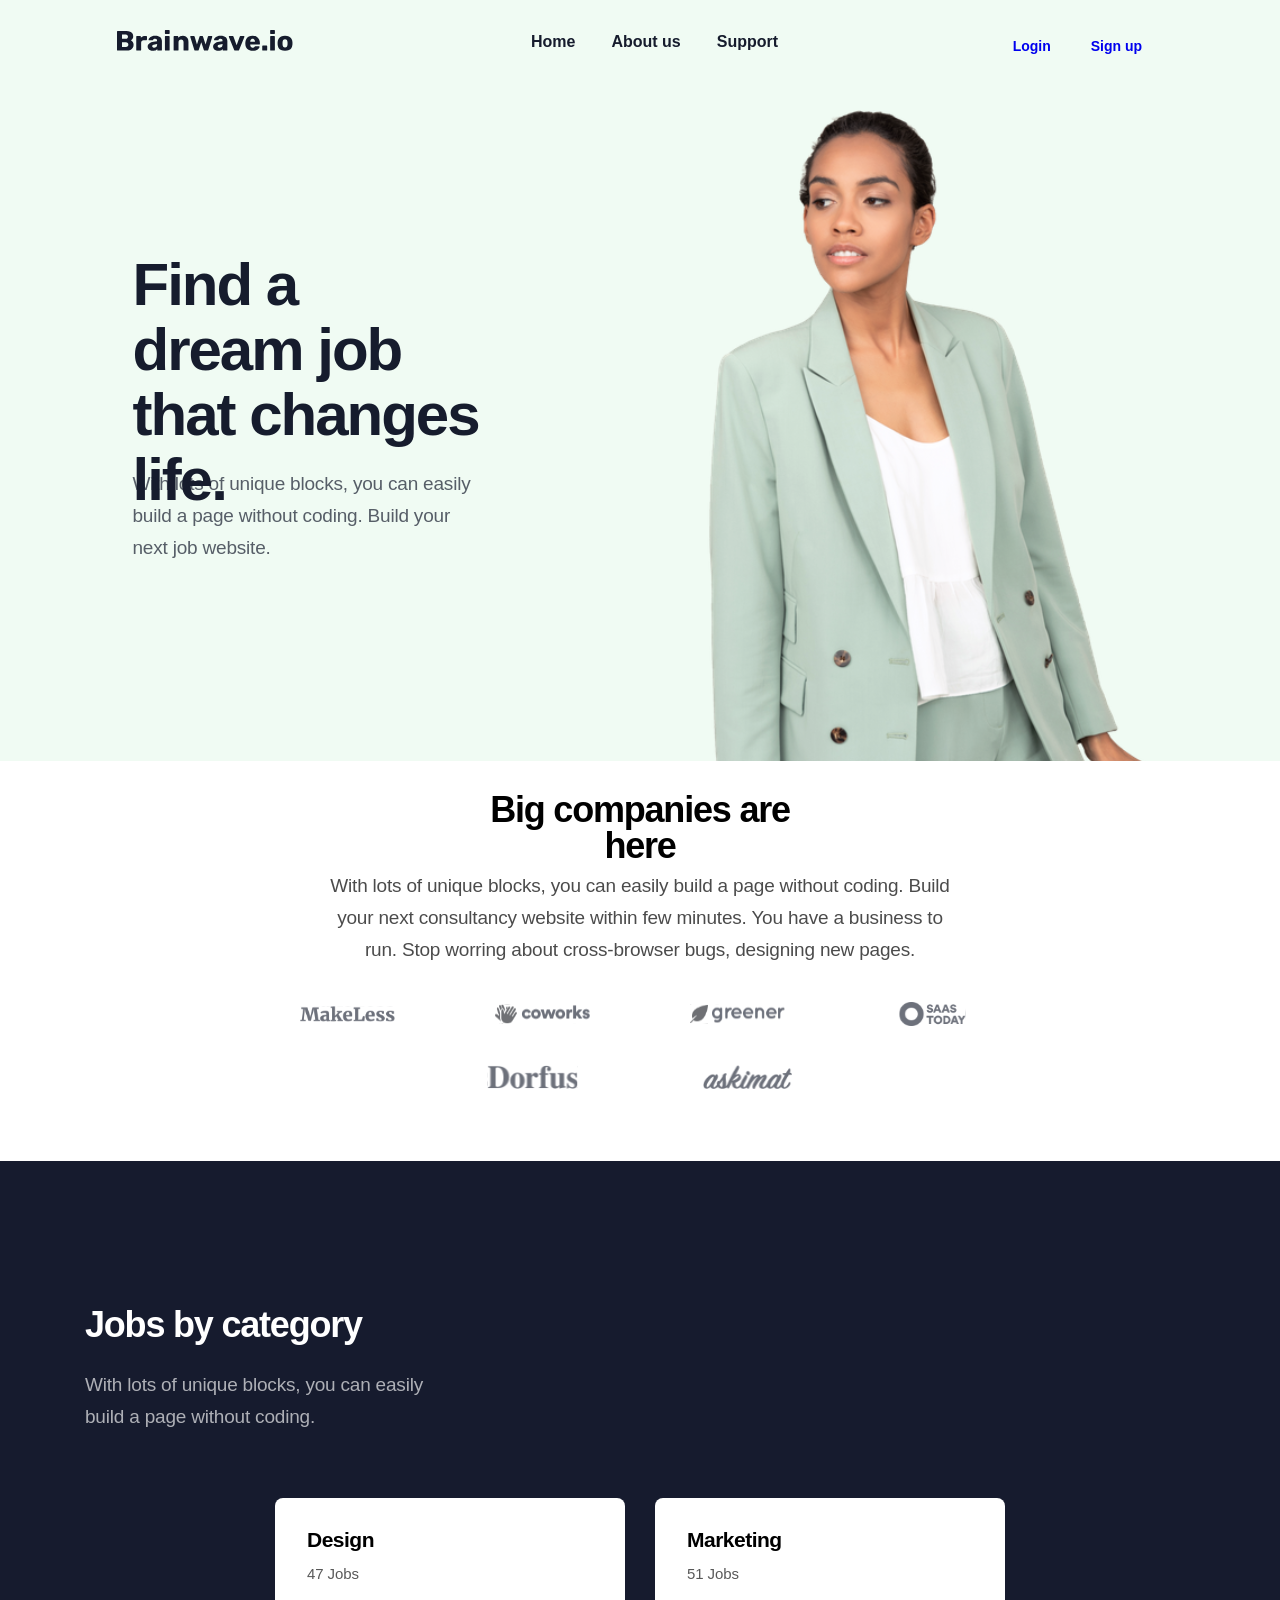
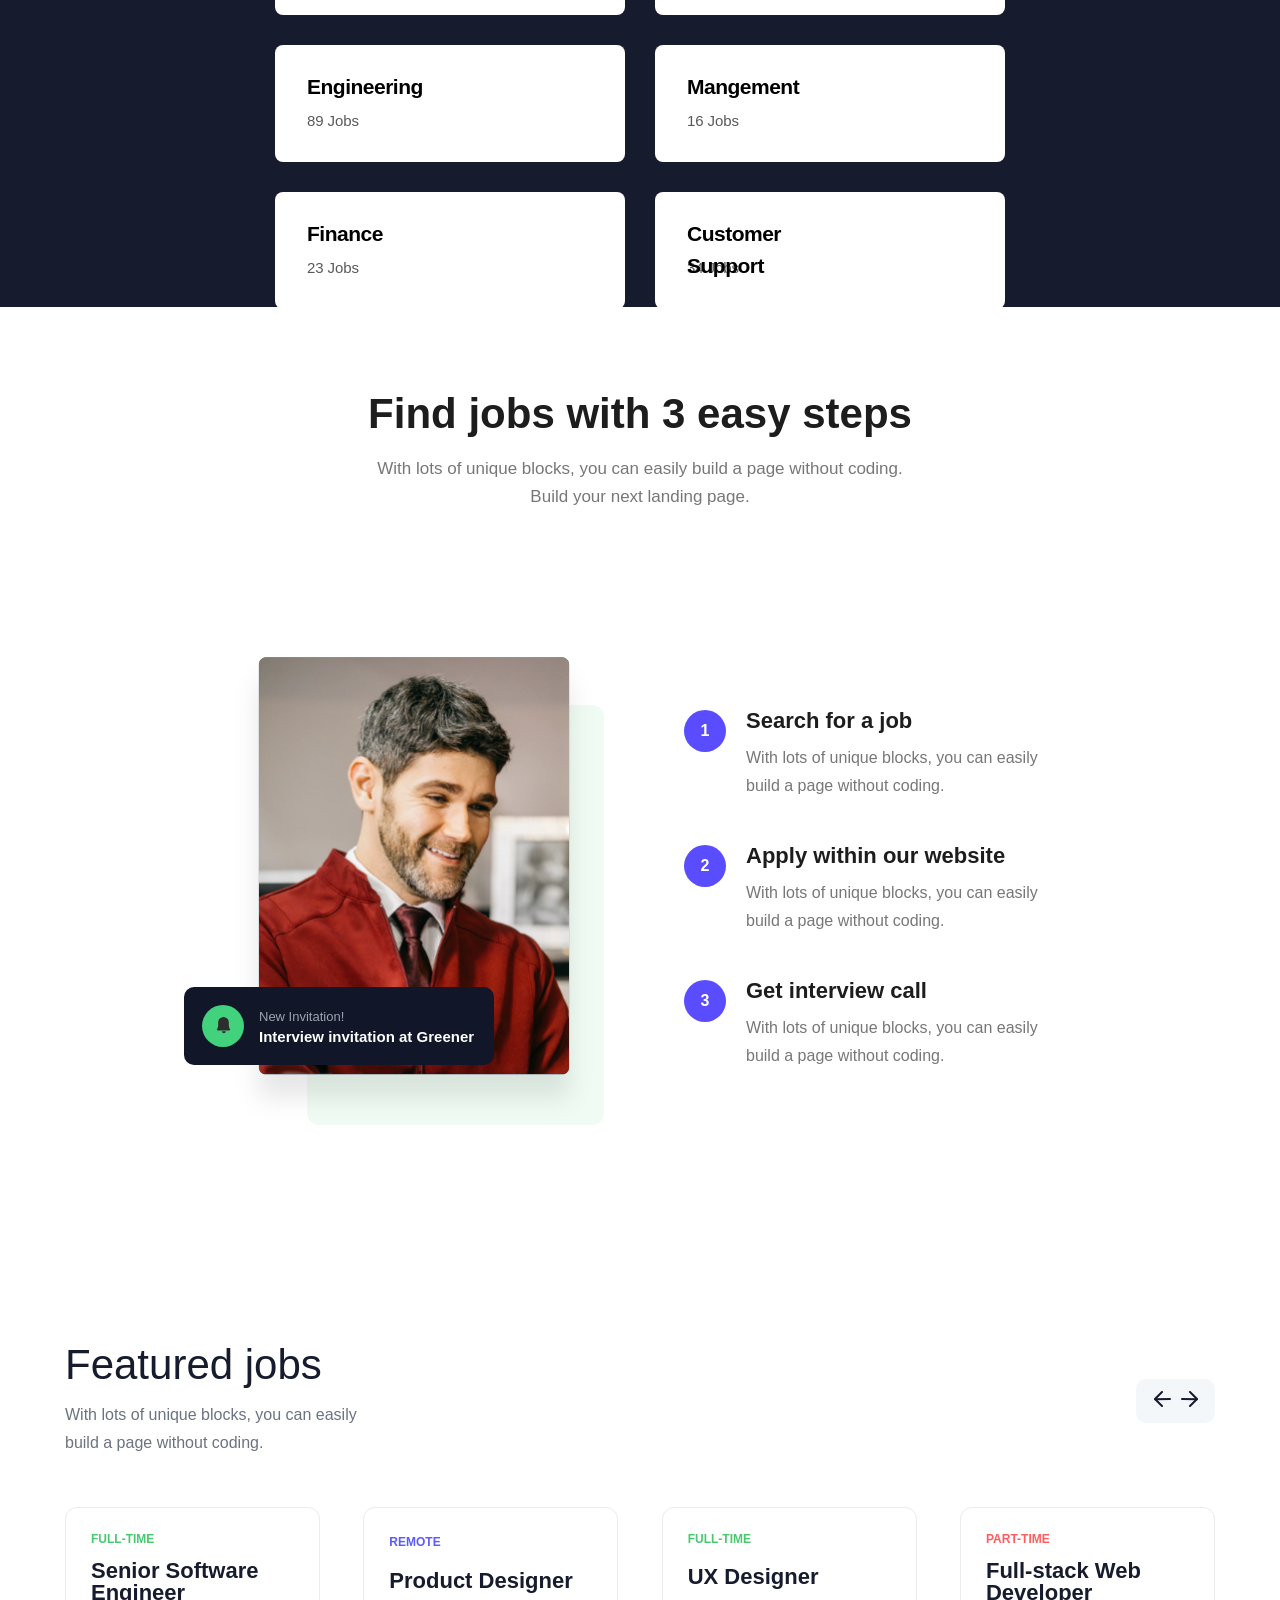
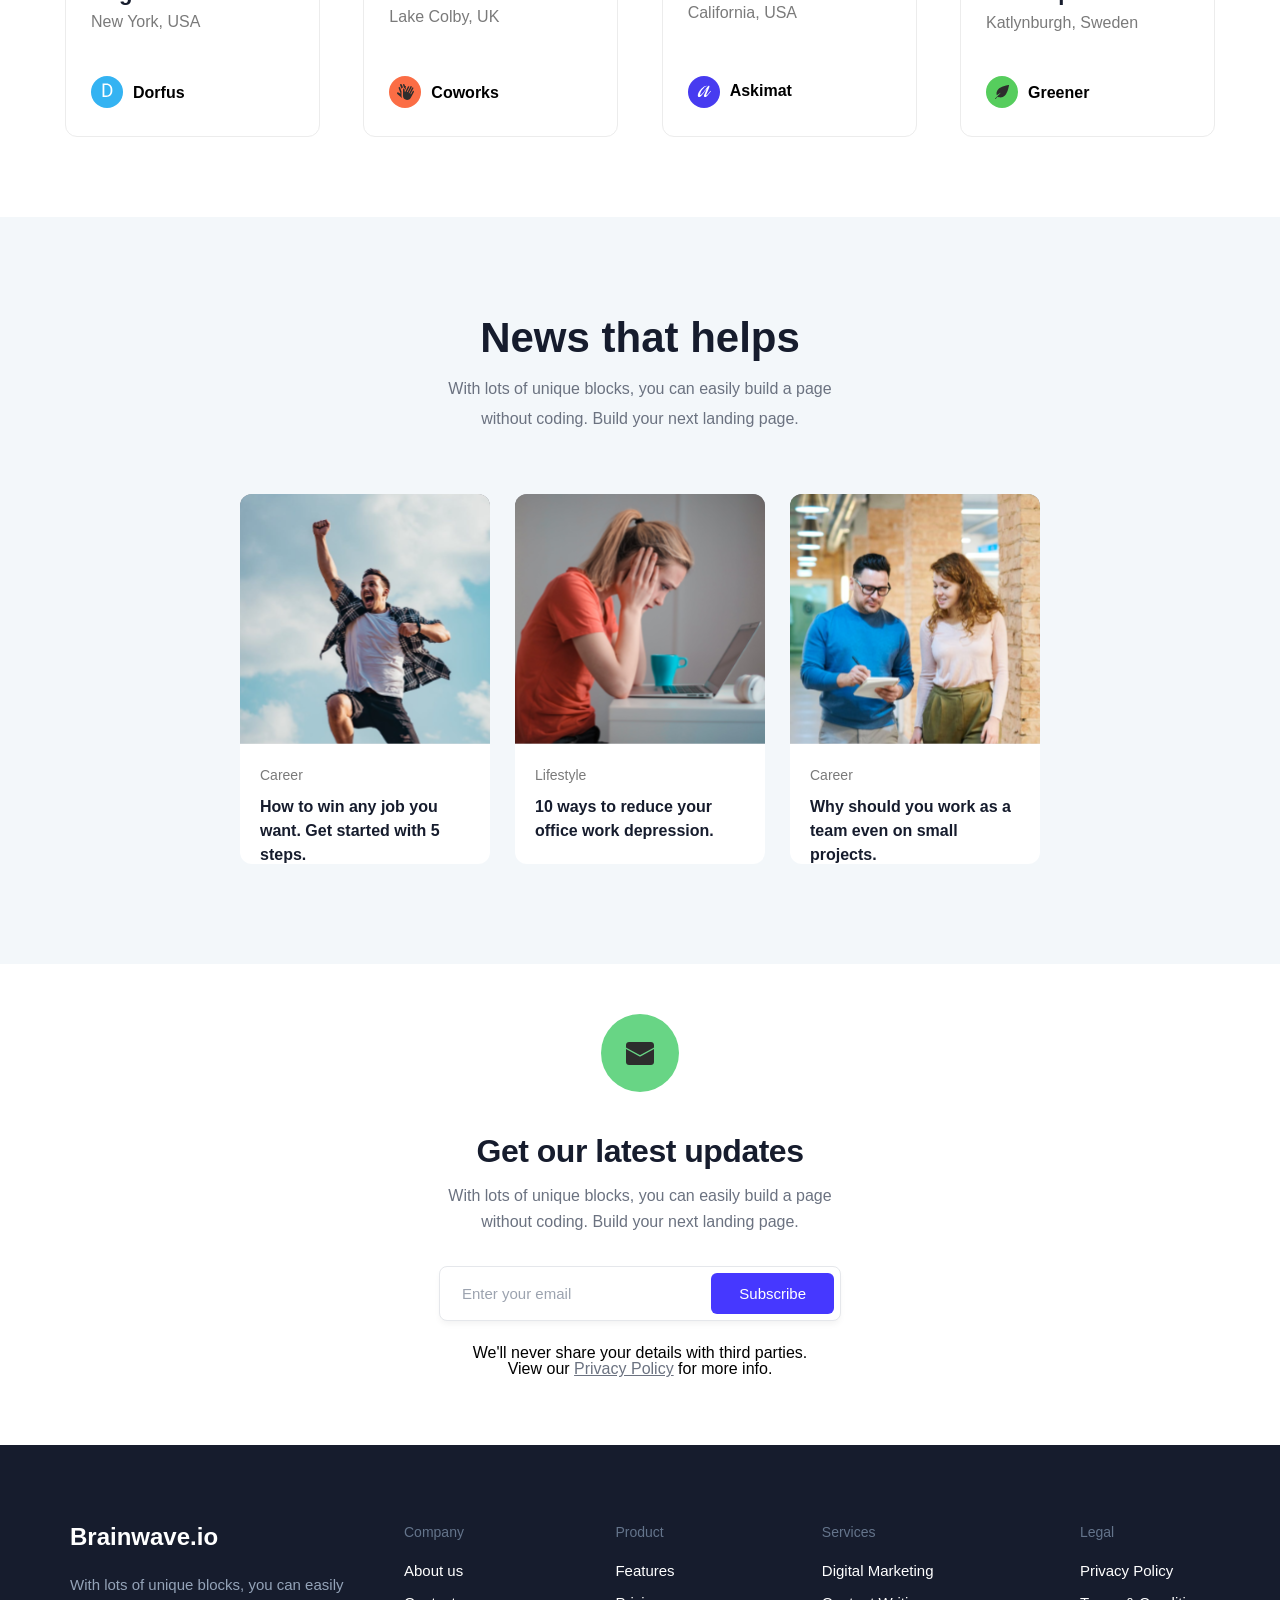
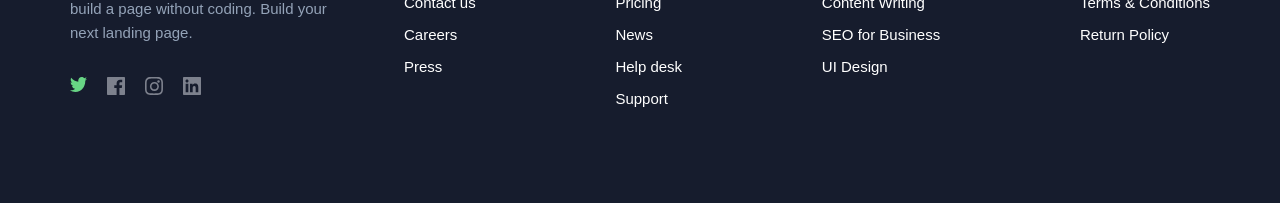
==== commit d0471b78: "Code improvements and updates" ====
--- a/index.html
+++ b/index.html
@@ -11,36 +11,38 @@
   </head>
   <body>
 
-    <!-- NAVBAR  -->
-  <header>
-    <navbar>
-      <div class="navbar-content">
-      <div class="image">
-        <img src="./assets/images/brainwave.io.svg" alt="Logo" />
-      </div>
-
-      <div class="pages">
-        <div class="nav-link">
-          <a class="nav-item" href="#">Home</a>
-          <a class="nav-item" href="./">About us</a>
-          <a class="nav-item" href="./">Support</a>
-        </div>
-      </div>
-
-      <div class="btn-box">
-        
-        <button class="btn">
-          <a href="./pages/siginin.html">Login</a>
-        </button>
-
-        <button class="btn">
-          <a href="./pages/sipinup.html">Sign up</a>
-        </button>
-
-      </div>
-      </div>
-    </navbar>
-  </header>
+    
+<div class="body-container">
+
+  <!-- NAVBAR  -->
+
+<header>
+        <navbar>
+          <div class="navbar-content">
+            <div class="image">
+              <img src="../assets/images/brainwave.io.svg" alt="Logo" />
+            </div>
+
+            <div class="pages">
+              <div class="nav-link">
+                <a class="nav-item active" href="./index.html">Home</a>
+                <a class="nav-item" href="./pages/about.html">About us</a>
+                <a class="nav-item" href="./pages/support.html">Support</a>
+              </div>
+            </div>
+
+            <div class="btn-box">
+              <button class="btn">
+                <a href="./pages/siginin.html">Login</a>
+              </button>
+
+              <button class="btn">
+                <a href="./pages/sipinup.html">Sign up</a>
+              </button>
+            </div>
+          </div>
+        </navbar>
+      </header>
 
     <!-- MAIN  -->
 
@@ -66,6 +68,7 @@
       </div>
     </div>
   </section> 
+
 <!-- SECTION COMPANIES  -->
 
 <section>
@@ -147,7 +150,7 @@
 
 <!-- SECTION Jobs by category -->
 
-<section
+<section>
     <div class="jobcategory-container">                                                                                                                                                                                                                                                                                                                                                                                                                                 
       <div class="jobcategory-txt">
         <div class="jobcategory-big-txt">
@@ -160,8 +163,10 @@
           </p>
         </div>
       </div>
+      
 
 <div class="jobcategory-components">
+
   <div class="jobcategory-box">
     <div class="job-name">Design</div>
     <div class="vacancy">47 Jobs</div>
@@ -188,7 +193,9 @@
   </div>
 
 </div>
-    </div>
+
+
+</div>
 </section>
 
 <!-- SECTION Find jobs -->
@@ -232,6 +239,7 @@
       </div>
 
       <!-- RIGHT -->
+
       <div class="steps-side">
 
         <div class="step">
@@ -294,9 +302,19 @@
           build a page without coding.
         </p>
       </div>
+
       <div class="arrow">
-        <img src="./assets/images/arrow.svg" alt="Arrow">
-      </div>
+
+        <div class="arrow-left-box">
+          <img src="./assets/images/arrow-left.svg" alt="left">
+        </div>
+
+        <div class="arrow-right-box">
+          <img src="./assets/images/arrow-right.svg" alt="right">
+        </div>
+
+      </div>
+
        </div>
 
     <div class="job-cards">
@@ -436,16 +454,16 @@
                     With lots of unique blocks, you can easily build a page without coding. Build your next landing page.
                 </p>
                 <div class="social-icons">
-                    <a href="#" class="icon-link">
+                    <a href="https://x.com/">
                       <img src="./assets/images/logo-twitter.svg" alt="twitter">
                     </a>
-                    <a href="#" class="icon-link">
+                    <a href="https://www.facebook.com/">
                       <img src="./assets/images/logo-facebook.svg" alt="Facebok">
                     </a>
-                    <a href="#" class="icon-link">
+                    <a href="https://www.instagram.com/">
                       <img src="./assets/images/logo-instagram.svg" alt="Instagram">
                     </a>
-                    <a href="#" class="icon-link">
+                    <a href="https://www.linkedin.com/">
                       <img src="./assets/images/logo-linkedin.svg" alt="linkedin">
                     </a>
                 </div>
@@ -497,6 +515,6 @@
 
         </div>
 </footer>
-    
+</div>
   </body>
 </html>
--- a/style.css/global.css
+++ b/style.css/global.css
@@ -1,3 +1,13 @@
+/* @import url("https://fonts.googleapis.com/css2?family=Poppins:ital,wght@0,400;0,500;0,600;0,700;1,100&family=Roboto:ital,wght@0,100..900;1,100..900&display=swap"); */
+@import url(./reset.css);
+@import url(./variable.css);
+@import url(./font.css);
+
+.body-container {
+  width: 100%;
+  max-width: 1600px;
+}
+
 body {
   font-family: "Roboto", sans-serif;
-}+}
--- a/style.css/variable.css
+++ b/style.css/variable.css
@@ -1,11 +1,15 @@
 :root {
-    /* Fonts */
-    --font-text: 'Roboto', sans-serif;
+  /* Fonts */
+  --font-text: "Roboto", sans-serif;
 
-    /* Font sizes (professional tip) */
-    --fs-sm: 14px;
-    --fs-md: 16px;
-    --fs-lg: 20px;
-    --fs-xl: 32px;
+  /* Font sizes (professional tip) */
+  --fs-sm: 14px;
+  --fs-md: 16px;
+  --fs-lg: 20px;
+  --fs-xl: 32px;
+
+  /* ----->COLOR<------- */
+  --white-color: #ffffff;
+  --btntext-color: #161c2d;
+  --primary-background: #f0fbf3;
 }
-
--- a/style.css/index.css
+++ b/style.css/index.css
@@ -1,81 +1,63 @@
 /* NAVBAR */
 
 .navbar-content {
-  /* margin-left: 48px;
-  margin-right: 45px; */
   background-color: #f0fbf3;
+  width: 100%;
+  display: flex;
+  justify-content: space-around;
+  align-items: center;
   height: 84px;
-  display: flex;
-  justify-content: space-between;
-  align-items: center;
-  padding-left: 105px;
-  padding-right: 120px;
-  padding-top: 7px;
-}
-
+}
 
 .image {
-width: 179px;
-height: 33px;
-padding-left: 200px;
-display: flex;
-align-items: center;
-justify-content: center
+  width: 179px;
+  height: 0 auto;
 }
 
 .pages {
-  /* background-color: blue; */
-  color: #161C2D;
-  height: 26px;
-  padding-left: 234px;
-  padding-right: 404px;
- }
-
-
-.nav-link{
+  color: var(--btntext-color);
+}
+
+.nav-link {
   display: flex;
   gap: 36px;
+}
+
+.nav-item {
+  text-decoration: none;
+  color: var(--btntext-color);
   font-size: 16px;
   line-height: 26px;
   font-weight: 700;
-  }
-
-.nav-item{
-  text-decoration: none;
-  color: #161C2D;
+}
+.nav-item:hover{
+    color: chocolate;
 }
 
 .btn-box {
-  /* background-color: blueviolet; */
   width: 150px;
   height: 26px;
   padding-top: 7px;
+  display: flex;
+  align-items: center;
+  gap: 40px;
+}
+.btn {
+  background-color:#f0fbf3;
+  border: none;
+  color: var(--btntext-color);
   font-weight: 700;
-  font-size: 15px;
-  line-height: 26px;
-  color: #161C2D;
-  text-align: right;
-  letter-spacing: -0.1px;
-  display: flex;
-  align-items: center;
-  justify-content: space-between;
-  gap: 14px;
-}
-.btn{
-    background-color: #f0fbf3;
-    border: none;
-    color: #161C2D;
-    font-weight: 700;
-    font-size: 15px;
-    line-height: 26px;
-    text-align: right;
-    letter-spacing: -0.1px;
-    cursor: pointer;
-}
-
-.nav-item:hover{
+  font-size: 14px;
+  cursor: pointer;
+}
+
+.btn-box a:visited{
+    color: black;
+}
+.btn-box a:hover{
     color: chocolate;
 }
+
 
 /* HEADER */
 
@@ -295,6 +277,8 @@
 .jobcategory-box:hover{
   color: white;
   background-color: #463bef;
+  cursor: pointer;
+  box-shadow:0 0 10px rgba(253, 254, 255, 0.514);
 }
 
 /* SECTION Find jobs */
@@ -472,20 +456,6 @@
   line-height: 28px;
 }
 
-/* RESPONSIVE */
-
-@media(max-width: 768px){
-
-  .top-content h1{
-    font-size: 32px;
-  }
-
-  .notification{
-    width: 260px;
-    left: -10px;
-  }
-
-}
 
 .container{
   width:90%;
@@ -517,6 +487,25 @@
   max-width:300px;
   color:#6b7280;
   line-height:28px;
+}
+
+.arrow{
+  background-color: #F4F7FA;
+  display: flex;
+  justify-content: center;
+  align-items: center;
+  gap: 10px;
+  width: 79px;
+  height: 44px;
+  border-radius: 10px;
+  }
+
+.arrow-left-box:hover{
+  cursor: pointer;
+}
+
+.arrow-right-box:hover{
+  cursor: pointer;
 }
 
 .job-cards{
@@ -614,6 +603,13 @@
    background:white;
   border-radius:12px;
   overflow:hidden;
+  transition: all 0.3s ease;
+}
+
+.news-card:hover{
+cursor: pointer;
+transform: translateY(-10px);
+box-shadow: 0 10px 25px rgba(0, 0, 0, 0.2);
 }
 
 .news-card img{
@@ -727,31 +723,6 @@
     color: #161c2d;
 }
 
-/* Mobil cihazlar üçün uyğunlaşdırma (Responsive) */
-@media (max-width: 480px) {
-    .subscribe-form {
-        flex-direction: column; /* Mobildə input və buton alt-alta düşür */
-        border: none;
-        box-shadow: none;
-        padding: 0;
-        gap: 12px;
-    }
-
-    .email-input {
-        border: 1px solid #e5e7eb;
-        border-radius: 8px;
-        width: 100%;
-    }
-
-    .subscribe-btn {
-        width: 100%;
-        border-radius: 8px;
-    }
-    
-    .title {
-        font-size: 26px;
-    }
-}
 
 
 .footer {
@@ -796,21 +767,6 @@
     gap: 20px;
 }
 
-.icon-link {
-    color: #94a3b8;
-    font-size: 18px;
-    text-decoration: none;
-    transition: color 0.2s ease;
-}
-
-.icon-link {
-    color: #4ade80; 
-}
-
-.icon-link:hover {
-    color: #ffffff;
-}
-
 .footer-links-wrapper {
     display: flex;
     flex: 2;
@@ -844,35 +800,3 @@
 .link-column ul li a:hover {
     opacity: 0.8; 
 }
-
-/* Mobil və Planşetlər üçün Responsive Dizayn */
-@media (max-width: 992px) {
-    .footer-container {
-        flex-direction: column; /* Struktur alt-alta düşür */
-        gap: 40px;
-    }
-
-    .footer-brand {
-        max-width: 100%;
-    }
-
-    .footer-links-wrapper {
-        width: 100%;
-        flex-wrap: wrap; /* Ekran darlığında linklər alt sətirə keçsin */
-        gap: 40px 20px;
-    }
-
-    .link-column {
-        flex: 1 1 40%; /* Planşetlərdə 2-2 düzülsünlər */
-    }
-}
-
-@media (max-width: 480px) {
-    .footer {
-        padding: 60px 20px;
-    }
-
-    .link-column {
-        flex: 1 1 100%; /* Mobil telefonlarda tamamilə alt-alta düşür */
-    }
-}
